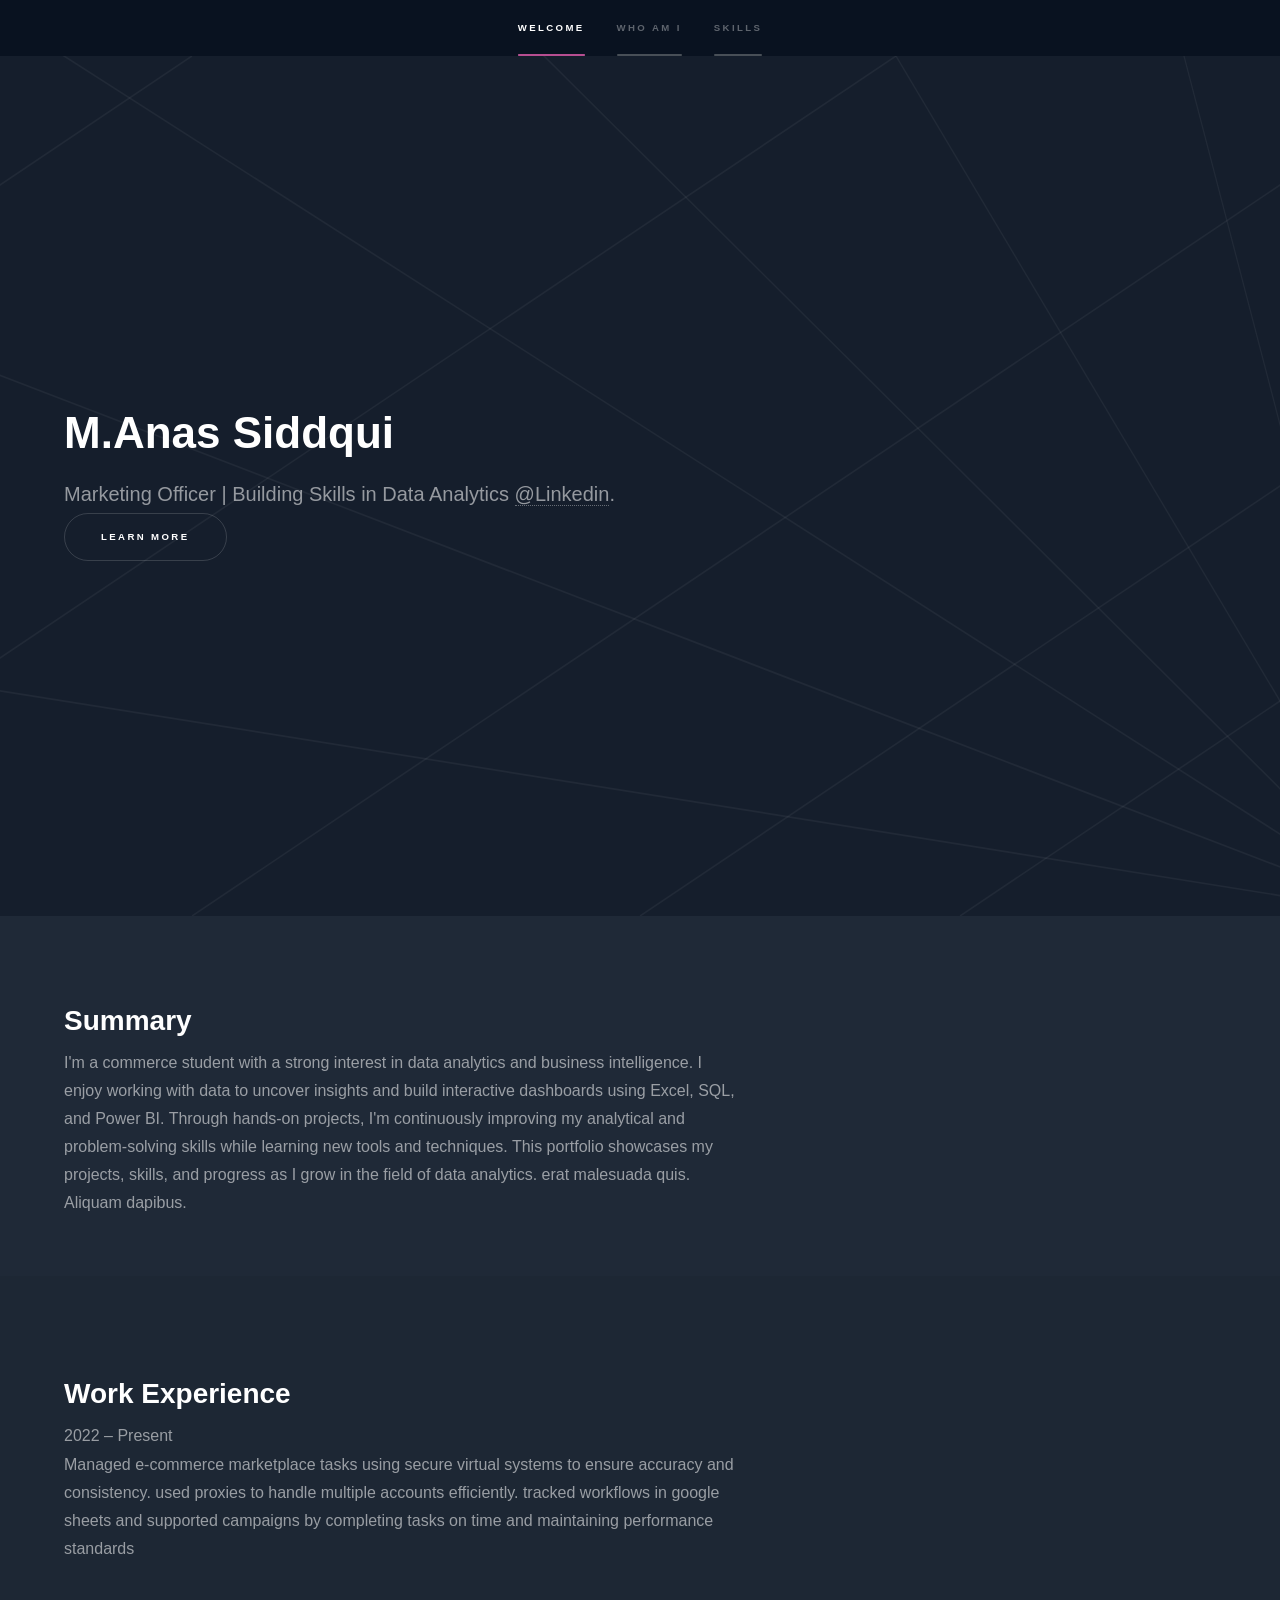
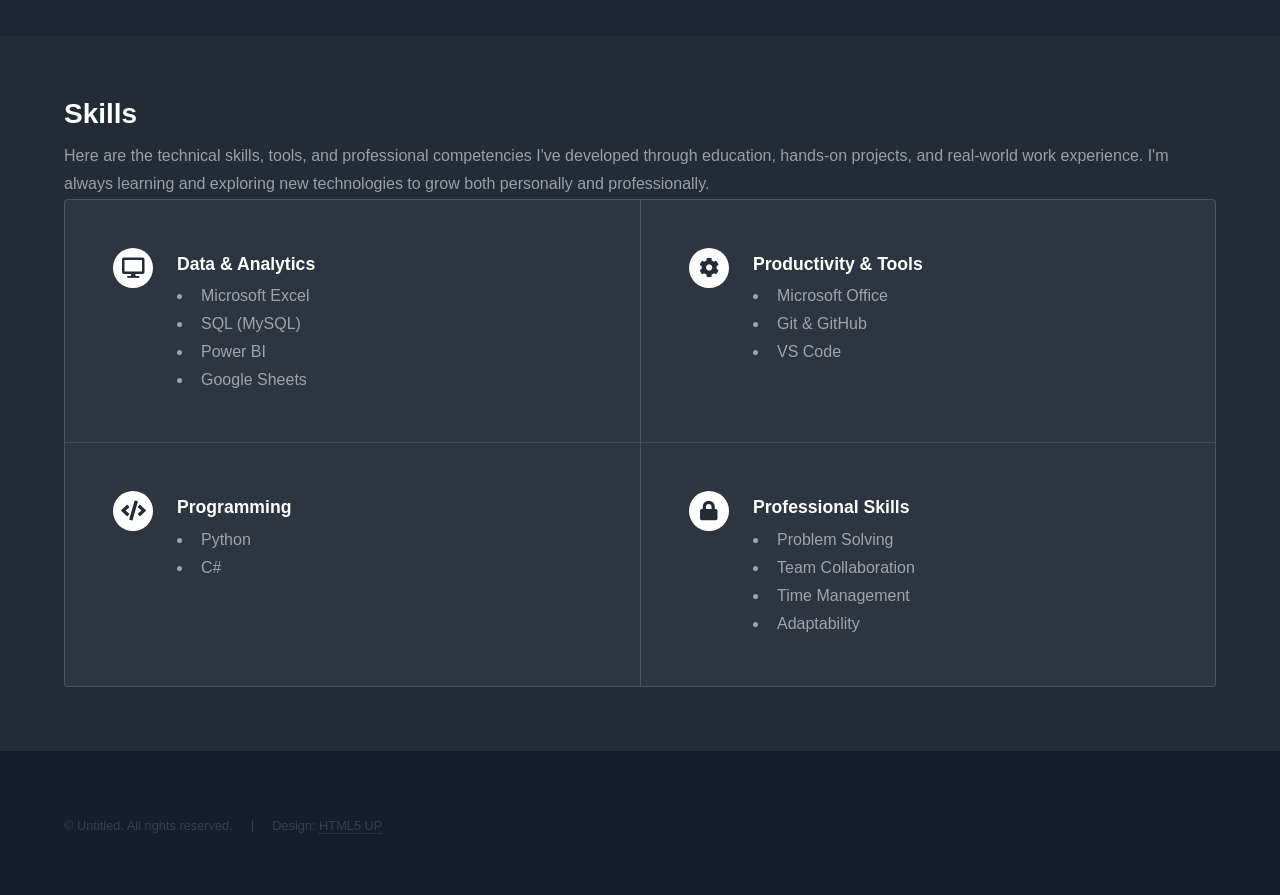
==== index.html @ 486991aa "Add files via upload Initial Commit" ====
<!DOCTYPE HTML>
<!--
	Hyperspace by HTML5 UP
	html5up.net | @ajlkn
	Free for personal and commercial use under the CCA 3.0 license (html5up.net/license)
-->
<html>
	<head>
		<title>M.Anas Portfolio</title>
		<meta charset="utf-8" />
		<meta name="viewport" content="width=device-width, initial-scale=1, user-scalable=no" />
		<link rel="stylesheet" href="assets/css/main.css" />
		<noscript><link rel="stylesheet" href="assets/css/noscript.css" /></noscript>
	</head>
	<body class="is-preload">

		<!-- Sidebar -->
			<section id="sidebar">
				<div class="inner">
					<nav>
						<ul>
							<li><a href="#intro">Welcome</a></li>
							<li><a href="#one">Who am I</a></li>
							<li><a href="#two">Skills</a></li>
							<!-- <li><a href="#three">Get in touch</a></li> -->
						</ul>
					</nav>
				</div>
			</section>

		<!-- Wrapper -->
			<div id="wrapper">

				<!-- Intro -->
					<section id="intro" class="wrapper style1 fullscreen fade-up">
						<div class="inner">
							<h1>M.Anas Siddqui</h1>
							<p>Marketing Officer | Building Skills in Data Analytics <a href="http://linkedin.com/in/m-anas-siddiqui">@Linkedin</a>.</p>
							<ul class="actions">
								<li><a href="#one" class="button scrolly">Learn more</a></li>
							</ul>
						</div>
					</section>

				<!-- One -->
				<!-- href="#"  -->
					<section id="one" class="wrapper style2 spotlights">
						<section>
							<!-- <a class="image"><img src="images/pic01.jpg" alt="" data-position="center center" /></a> -->
							<div class="content">
								<div class="inner">
									<h2>Summary</h2>
									<p>I'm a commerce student with a strong interest in data analytics and business intelligence. I enjoy working with data to uncover insights and build interactive dashboards using Excel, SQL, and Power BI. Through hands-on projects, I'm continuously improving my analytical and problem-solving skills while learning new tools and techniques. This portfolio showcases my projects, skills, and progress as I grow in the field of data analytics. erat malesuada quis. Aliquam dapibus.</p>
									<!-- <ul class="actions">
										<li><a href="generic.html" class="button">Learn more</a></li>
									</ul> -->
								</div>
							</div>
						</section>
						<section>
							<!-- <a class="image"><img src="images/pic02.jpg" alt="" data-position="top center" /></a> -->
							<div class="content">
								<div class="inner">
									<h2>Work Experience</h2>
									<p class="date">2022 – Present</p>
									<p>Managed e-commerce marketplace tasks using secure virtual systems to ensure accuracy and consistency. used proxies to handle multiple accounts efficiently. tracked workflows in google sheets and supported campaigns by completing tasks on time and maintaining performance standards</p>
								</div>
							</div>
						</section>
						<!-- <section>
							<a class="image"><img src="images/pic03.jpg" alt="" data-position="25% 25%" /></a>
							<div class="content">
								<div class="inner">
									<h2>Skills</h2>
									<p>Phasellus convallis elit id ullamcorper pulvinar. Duis aliquam turpis mauris, eu ultricies erat malesuada quis. Aliquam dapibus.</p>
									<ul class="actions">
										<li><a href="generic.html" class="button">Learn more</a></li>
									</ul>
								</div>
							</div>
						</section> -->
					</section>

				<!-- Two -->
					<section id="two" class="wrapper style3 fade-up">
						<div class="inner">
							<h2>Skills</h2>
							<p>Here are the technical skills, tools, and professional competencies I've developed through education, hands-on projects, and real-world work experience. I'm always learning and exploring new technologies to grow both personally and professionally.</p>
							<div class="features">
								<section>
									<span class="icon solid major fa-desktop"></span>
									<h3>Data & Analytics</h3>
									<ul>
									    <li>Microsoft Excel</li>
										<li>SQL (MySQL)</li>
										<li>Power BI</li>
										<li>Google Sheets</li>
									</ul>
								</section>
								<section>
									<span class="icon solid major fa-cog"></span>
									<h3>Productivity & Tools</h3>
									<ul>
										<li>Microsoft Office</li>
										<li>Git & GitHub</li>
										<li>VS Code</li>
									</ul>
								</section>
								<section>
									<span class="icon solid major fa-code"></span>
									<h3>Programming</h3>
									<ul>
										<li>Python</li>
										<li>C#</li>
									</ul>
								</section>
								<section>
									<span class="icon solid major fa-lock"></span>
									<h3>Professional Skills</h3>
									<ul>
										<li>Problem Solving</li>
										<li>Team Collaboration</li>
										<li>Time Management</li>
										<li>Adaptability</li>
									</ul>
								</section>
								<!-- <section>
									<span class="icon solid major fa-link"></span>
									<h3>Urna quis bibendum</h3>
									<p>Phasellus convallis elit id ullam corper amet et pulvinar. Duis aliquam turpis mauris, sed ultricies erat dapibus.</p>
								</section> -->
								<!-- <section>
									<span class="icon major fa-gem"></span>
									<h3>Aliquam urna dapibus</h3>
									<p>Phasellus convallis elit id ullam corper amet et pulvinar. Duis aliquam turpis mauris, sed ultricies erat dapibus.</p>
								</section> -->
							</div>
						</div>
					</section>

				<!-- Three -->
					<!-- <section id="three" class="wrapper style1 fade-up">
						<div class="inner">
							<h2>Get in touch</h2>
							<p>Phasellus convallis elit id ullamcorper pulvinar. Duis aliquam turpis mauris, eu ultricies erat malesuada quis. Aliquam dapibus, lacus eget hendrerit bibendum, urna est aliquam sem, sit amet imperdiet est velit quis lorem.</p>
							<div class="split style1">
								<section>
									<form method="post" action="#">
										<div class="fields">
											<div class="field half">
												<label for="name">Name</label>
												<input type="text" name="name" id="name" />
											</div>
											<div class="field half">
												<label for="email">Email</label>
												<input type="text" name="email" id="email" />
											</div>
											<div class="field">
												<label for="message">Message</label>
												<textarea name="message" id="message" rows="5"></textarea>
											</div>
										</div>
										<ul class="actions">
											<li><a href="" class="button submit">Send Message</a></li>
										</ul>
									</form>
								</section>
								<section>
									<ul class="contact">
										<li>
											<h3>Address</h3>
											<span>12345 Somewhere Road #654<br />
											Nashville, TN 00000-0000<br />
											USA</span>
										</li>
										<li>
											<h3>Email</h3>
											<a href="#">user@untitled.tld</a>
										</li>
										<li>
											<h3>Phone</h3>
											<span>(000) 000-0000</span>
										</li>
										<li>
											<h3>Social</h3>
											<ul class="icons">
												<li><a href="#" class="icon brands fa-twitter"><span class="label">Twitter</span></a></li>
												<li><a href="#" class="icon brands fa-facebook-f"><span class="label">Facebook</span></a></li>
												<li><a href="#" class="icon brands fa-github"><span class="label">GitHub</span></a></li>
												<li><a href="#" class="icon brands fa-instagram"><span class="label">Instagram</span></a></li>
												<li><a href="#" class="icon brands fa-linkedin-in"><span class="label">LinkedIn</span></a></li>
											</ul>
										</li>
									</ul>
								</section>
							</div>
						</div>
					</section> -->

			</div>

		<!-- Footer -->
			<footer id="footer" class="wrapper style1-alt">
				<div class="inner">
					<ul class="menu">
						<li>&copy; Untitled. All rights reserved.</li><li>Design: <a href="http://html5up.net">HTML5 UP</a></li>
					</ul>
				</div>
			</footer>

		<!-- Scripts -->
			<script src="assets/js/jquery.min.js"></script>
			<script src="assets/js/jquery.scrollex.min.js"></script>
			<script src="assets/js/jquery.scrolly.min.js"></script>
			<script src="assets/js/browser.min.js"></script>
			<script src="assets/js/breakpoints.min.js"></script>
			<script src="assets/js/util.js"></script>
			<script src="assets/js/main.js"></script>

	</body>
</html>
---- assets/css/main.css ----
@import url(fontawesome-all.min.css);

/*
	Hyperspace by HTML5 UP
	html5up.net | @ajlkn
	Free for personal and commercial use under the CCA 3.0 license (html5up.net/license)
*/

html, body, div, span, applet, object,
iframe, h1, h2, h3, h4, h5, h6, p, blockquote,
pre, a, abbr, acronym, address, big, cite,
code, del, dfn, em, img, ins, kbd, q, s, samp,
small, strike, strong, sub, sup, tt, var, b,
u, i, center, dl, dt, dd, ol, ul, li, fieldset,
form, label, legend, table, caption, tbody,
tfoot, thead, tr, th, td, article, aside,
canvas, details, embed, figure, figcaption,
footer, header, hgroup, menu, nav, output, ruby,
section, summary, time, mark, audio, video {
	margin: 0;
	padding: 0;
	border: 0;
	font-size: 100%;
	font: inherit;
	vertical-align: baseline;}

article, aside, details, figcaption, figure,
footer, header, hgroup, menu, nav, section {
	display: block;}

body {
	line-height: 1;
}

ol, ul {
	list-style: none;
}

blockquote, q {
	quotes: none;
}

	blockquote:before, blockquote:after, q:before, q:after {
		content: '';
		content: none;
	}

table {
	border-collapse: collapse;
	border-spacing: 0;
}

body {
	-webkit-text-size-adjust: none;
}

mark {
	background-color: transparent;
	color: inherit;
}

input::-moz-focus-inner {
	border: 0;
	padding: 0;
}

input, select, textarea {
	-moz-appearance: none;
	-webkit-appearance: none;
	-ms-appearance: none;
	appearance: none;
}

/* Basic */

	@-ms-viewport {
		width: device-width;
	}

	body {
		-ms-overflow-style: scrollbar;
	}

	@media screen and (max-width: 480px) {

		html, body {
			min-width: 320px;
		}

	}

	html {
		box-sizing: border-box;
	}

	*, *:before, *:after {
		box-sizing: inherit;
	}

	body {
		background: #312450;
	}

		body.is-preload *, body.is-preload *:before, body.is-preload *:after {
			-moz-animation: none !important;
			-webkit-animation: none !important;
			-ms-animation: none !important;
			animation: none !important;
			-moz-transition: none !important;
			-webkit-transition: none !important;
			-ms-transition: none !important;
			transition: none !important;
		}

/* Type */

	body, input, select, textarea {
		color: rgba(255, 255, 255, 0.55);
		font-family: Arial, Helvetica, sans-serif;
		font-size: 16.5pt;
		font-weight: normal;
		line-height: 1.75;
	}

		@media screen and (max-width: 1680px) {

			body, input, select, textarea {
				font-size: 13pt;
			}

		}

		@media screen and (max-width: 1280px) {

			body, input, select, textarea {
				font-size: 12pt;
			}

		}

		@media screen and (max-width: 360px) {

			body, input, select, textarea {
				font-size: 11pt;
			}

		}

	a {
		-moz-transition: color 0.2s ease, border-bottom-color 0.2s ease;
		-webkit-transition: color 0.2s ease, border-bottom-color 0.2s ease;
		-ms-transition: color 0.2s ease, border-bottom-color 0.2s ease;
		transition: color 0.2s ease, border-bottom-color 0.2s ease;
		border-bottom: dotted 1px rgba(255, 255, 255, 0.35);
		color: inherit;
		text-decoration: none;
	}

		a:hover {
			border-bottom-color: transparent;
			color: #ffffff;
		}

	strong, b {
		color: #ffffff;
		font-weight: bold;
	}

	em, i {
		font-style: italic;
	}

	p {
		/* margin: 0 0 2em 0; */
		margin: 0 0 0.05em 0;
	}

	h1, h2, h3, h4, h5, h6 {
		color: #ffffff;
		font-weight: bold;
		line-height: 1;
		margin: 0 0 0.5em 0;
	}

		h1 a, h2 a, h3 a, h4 a, h5 a, h6 a {
			color: inherit;
			text-decoration: none;
		}

	h1 {
		font-size: 2.75em;
	}

		h1.major {
			margin: 0 0 1.3em 0;
			position: relative;
			padding-bottom: 0.35em;
		}

			h1.major:after {
				background-image: -moz-linear-gradient(to right, #1f2937, #222b36);
				background-image: -webkit-linear-gradient(to right, #1f2937, #222b36);
				background-image: -ms-linear-gradient(to right, #1f2937, #222b36);
				background-image: linear-gradient(to right, #1f2937, #222b36);
				-moz-transition: max-width 0.2s ease;
				-webkit-transition: max-width 0.2s ease;
				-ms-transition: max-width 0.2s ease;
				transition: max-width 0.2s ease;
				border-radius: 0.2em;
				bottom: 0;
				content: '';
				height: 0.05em;
				position: absolute;
				right: 0;
				width: 100%;
			}

	h2 {
		font-size: 1.75em;
	}

	h3 {
		font-size: 1.1em;
	}

	h4 {
		font-size: 1em;
	}

	h5 {
		font-size: 0.8em;
	}

	h6 {
		font-size: 0.6em;
	}

	@media screen and (max-width: 736px) {

		h1 {
			font-size: 2em;
		}

		h2 {
			font-size: 1.25em;
		}

		h3 {
			font-size: 1em;
		}

		h4 {
			font-size: 0.8em;
		}

		h5 {
			font-size: 0.6em;
		}

		h6 {
			font-size: 0.6em;
		}

	}

	sub {
		font-size: 0.8em;
		position: relative;
		top: 0.5em;
	}

	sup {
		font-size: 0.8em;
		position: relative;
		top: -0.5em;
	}

	blockquote {
		border-left: solid 4px rgba(255, 255, 255, 0.15);
		font-style: italic;
		margin: 0 0 2em 0;
		padding: 0.5em 0 0.5em 2em;
	}

	code {
		background: rgba(255, 255, 255, 0.05);
		border-radius: 0.25em;
		border: solid 1px rgba(255, 255, 255, 0.15);
		font-family: "Courier New", monospace;
		font-size: 0.9em;
		margin: 0 0.25em;
		padding: 0.25em 0.65em;
	}

	pre {
		-webkit-overflow-scrolling: touch;
		font-family: "Courier New", monospace;
		font-size: 0.9em;
		margin: 0 0 2em 0;
	}

		pre code {
			display: block;
			line-height: 1.75em;
			padding: 1em 1.5em;
			overflow-x: auto;
		}

	hr {
		border: 0;
		border-bottom: solid 1px rgba(255, 255, 255, 0.15);
		margin: 2em 0;
	}

		hr.major {
			margin: 3em 0;
		}

	.align-left {
		text-align: left;
	}

	.align-center {
		text-align: center;
	}

	.align-right {
		text-align: right;
	}

/* Row */

	.row {
		display: flex;
		flex-wrap: wrap;
		box-sizing: border-box;
		align-items: stretch;
	}

		.row > * {
			box-sizing: border-box;
		}

		.row.gtr-uniform > * > :last-child {
			margin-bottom: 0;
		}

		.row.aln-left {
			justify-content: flex-start;
		}

		.row.aln-center {
			justify-content: center;
		}

		.row.aln-right {
			justify-content: flex-end;
		}

		.row.aln-top {
			align-items: flex-start;
		}

		.row.aln-middle {
			align-items: center;
		}

		.row.aln-bottom {
			align-items: flex-end;
		}

		.row > .imp {
			order: -1;
		}

		.row > .col-1 {
			width: 8.33333%;
		}

		.row > .off-1 {
			margin-left: 8.33333%;
		}

		.row > .col-2 {
			width: 16.66667%;
		}

		.row > .off-2 {
			margin-left: 16.66667%;
		}

		.row > .col-3 {
			width: 25%;
		}

		.row > .off-3 {
			margin-left: 25%;
		}

		.row > .col-4 {
			width: 33.33333%;
		}

		.row > .off-4 {
			margin-left: 33.33333%;
		}

		.row > .col-5 {
			width: 41.66667%;
		}

		.row > .off-5 {
			margin-left: 41.66667%;
		}

		.row > .col-6 {
			width: 50%;
		}

		.row > .off-6 {
			margin-left: 50%;
		}

		.row > .col-7 {
			width: 58.33333%;
		}

		.row > .off-7 {
			margin-left: 58.33333%;
		}

		.row > .col-8 {
			width: 66.66667%;
		}

		.row > .off-8 {
			margin-left: 66.66667%;
		}

		.row > .col-9 {
			width: 75%;
		}

		.row > .off-9 {
			margin-left: 75%;
		}

		.row > .col-10 {
			width: 83.33333%;
		}

		.row > .off-10 {
			margin-left: 83.33333%;
		}

		.row > .col-11 {
			width: 91.66667%;
		}

		.row > .off-11 {
			margin-left: 91.66667%;
		}

		.row > .col-12 {
			width: 100%;
		}

		.row > .off-12 {
			margin-left: 100%;
		}

		.row.gtr-0 {
			margin-top: 0;
			margin-left: 0em;
		}

			.row.gtr-0 > * {
				padding: 0 0 0 0em;
			}

			.row.gtr-0.gtr-uniform {
				margin-top: 0em;
			}

				.row.gtr-0.gtr-uniform > * {
					padding-top: 0em;
				}

		.row.gtr-25 {
			margin-top: 0;
			margin-left: -0.375em;
		}

			.row.gtr-25 > * {
				padding: 0 0 0 0.375em;
			}

			.row.gtr-25.gtr-uniform {
				margin-top: -0.375em;
			}

				.row.gtr-25.gtr-uniform > * {
					padding-top: 0.375em;
				}

		.row.gtr-50 {
			margin-top: 0;
			margin-left: -0.75em;
		}

			.row.gtr-50 > * {
				padding: 0 0 0 0.75em;
			}

			.row.gtr-50.gtr-uniform {
				margin-top: -0.75em;
			}

				.row.gtr-50.gtr-uniform > * {
					padding-top: 0.75em;
				}

		.row {
			margin-top: 0;
			margin-left: -1.5em;
		}

			.row > * {
				padding: 0 0 0 1.5em;
			}

			.row.gtr-uniform {
				margin-top: -1.5em;
			}

				.row.gtr-uniform > * {
					padding-top: 1.5em;
				}

		.row.gtr-150 {
			margin-top: 0;
			margin-left: -2.25em;
		}

			.row.gtr-150 > * {
				padding: 0 0 0 2.25em;
			}

			.row.gtr-150.gtr-uniform {
				margin-top: -2.25em;
			}

				.row.gtr-150.gtr-uniform > * {
					padding-top: 2.25em;
				}

		.row.gtr-200 {
			margin-top: 0;
			margin-left: -3em;
		}

			.row.gtr-200 > * {
				padding: 0 0 0 3em;
			}

			.row.gtr-200.gtr-uniform {
				margin-top: -3em;
			}

				.row.gtr-200.gtr-uniform > * {
					padding-top: 3em;
				}

		@media screen and (max-width: 1680px) {

			.row {
				display: flex;
				flex-wrap: wrap;
				box-sizing: border-box;
				align-items: stretch;
			}

				.row > * {
					box-sizing: border-box;
				}

				.row.gtr-uniform > * > :last-child {
					margin-bottom: 0;
				}

				.row.aln-left {
					justify-content: flex-start;
				}

				.row.aln-center {
					justify-content: center;
				}

				.row.aln-right {
					justify-content: flex-end;
				}

				.row.aln-top {
					align-items: flex-start;
				}

				.row.aln-middle {
					align-items: center;
				}

				.row.aln-bottom {
					align-items: flex-end;
				}

				.row > .imp-xlarge {
					order: -1;
				}

				.row > .col-1-xlarge {
					width: 8.33333%;
				}

				.row > .off-1-xlarge {
					margin-left: 8.33333%;
				}

				.row > .col-2-xlarge {
					width: 16.66667%;
				}

				.row > .off-2-xlarge {
					margin-left: 16.66667%;
				}

				.row > .col-3-xlarge {
					width: 25%;
				}

				.row > .off-3-xlarge {
					margin-left: 25%;
				}

				.row > .col-4-xlarge {
					width: 33.33333%;
				}

				.row > .off-4-xlarge {
					margin-left: 33.33333%;
				}

				.row > .col-5-xlarge {
					width: 41.66667%;
				}

				.row > .off-5-xlarge {
					margin-left: 41.66667%;
				}

				.row > .col-6-xlarge {
					width: 50%;
				}

				.row > .off-6-xlarge {
					margin-left: 50%;
				}

				.row > .col-7-xlarge {
					width: 58.33333%;
				}

				.row > .off-7-xlarge {
					margin-left: 58.33333%;
				}

				.row > .col-8-xlarge {
					width: 66.66667%;
				}

				.row > .off-8-xlarge {
					margin-left: 66.66667%;
				}

				.row > .col-9-xlarge {
					width: 75%;
				}

				.row > .off-9-xlarge {
					margin-left: 75%;
				}

				.row > .col-10-xlarge {
					width: 83.33333%;
				}

				.row > .off-10-xlarge {
					margin-left: 83.33333%;
				}

				.row > .col-11-xlarge {
					width: 91.66667%;
				}

				.row > .off-11-xlarge {
					margin-left: 91.66667%;
				}

				.row > .col-12-xlarge {
					width: 100%;
				}

				.row > .off-12-xlarge {
					margin-left: 100%;
				}

				.row.gtr-0 {
					margin-top: 0;
					margin-left: 0em;
				}

					.row.gtr-0 > * {
						padding: 0 0 0 0em;
					}

					.row.gtr-0.gtr-uniform {
						margin-top: 0em;
					}

						.row.gtr-0.gtr-uniform > * {
							padding-top: 0em;
						}

				.row.gtr-25 {
					margin-top: 0;
					margin-left: -0.375em;
				}

					.row.gtr-25 > * {
						padding: 0 0 0 0.375em;
					}

					.row.gtr-25.gtr-uniform {
						margin-top: -0.375em;
					}

						.row.gtr-25.gtr-uniform > * {
							padding-top: 0.375em;
						}

				.row.gtr-50 {
					margin-top: 0;
					margin-left: -0.75em;
				}

					.row.gtr-50 > * {
						padding: 0 0 0 0.75em;
					}

					.row.gtr-50.gtr-uniform {
						margin-top: -0.75em;
					}

						.row.gtr-50.gtr-uniform > * {
							padding-top: 0.75em;
						}

				.row {
					margin-top: 0;
					margin-left: -1.5em;
				}

					.row > * {
						padding: 0 0 0 1.5em;
					}

					.row.gtr-uniform {
						margin-top: -1.5em;
					}

						.row.gtr-uniform > * {
							padding-top: 1.5em;
						}

				.row.gtr-150 {
					margin-top: 0;
					margin-left: -2.25em;
				}

					.row.gtr-150 > * {
						padding: 0 0 0 2.25em;
					}

					.row.gtr-150.gtr-uniform {
						margin-top: -2.25em;
					}

						.row.gtr-150.gtr-uniform > * {
							padding-top: 2.25em;
						}

				.row.gtr-200 {
					margin-top: 0;
					margin-left: -3em;
				}

					.row.gtr-200 > * {
						padding: 0 0 0 3em;
					}

					.row.gtr-200.gtr-uniform {
						margin-top: -3em;
					}

						.row.gtr-200.gtr-uniform > * {
							padding-top: 3em;
						}

		}

		@media screen and (max-width: 1280px) {

			.row {
				display: flex;
				flex-wrap: wrap;
				box-sizing: border-box;
				align-items: stretch;
			}

				.row > * {
					box-sizing: border-box;
				}

				.row.gtr-uniform > * > :last-child {
					margin-bottom: 0;
				}

				.row.aln-left {
					justify-content: flex-start;
				}

				.row.aln-center {
					justify-content: center;
				}

				.row.aln-right {
					justify-content: flex-end;
				}

				.row.aln-top {
					align-items: flex-start;
				}

				.row.aln-middle {
					align-items: center;
				}

				.row.aln-bottom {
					align-items: flex-end;
				}

				.row > .imp-large {
					order: -1;
				}

				.row > .col-1-large {
					width: 8.33333%;
				}

				.row > .off-1-large {
					margin-left: 8.33333%;
				}

				.row > .col-2-large {
					width: 16.66667%;
				}

				.row > .off-2-large {
					margin-left: 16.66667%;
				}

				.row > .col-3-large {
					width: 25%;
				}

				.row > .off-3-large {
					margin-left: 25%;
				}

				.row > .col-4-large {
					width: 33.33333%;
				}

				.row > .off-4-large {
					margin-left: 33.33333%;
				}

				.row > .col-5-large {
					width: 41.66667%;
				}

				.row > .off-5-large {
					margin-left: 41.66667%;
				}

				.row > .col-6-large {
					width: 50%;
				}

				.row > .off-6-large {
					margin-left: 50%;
				}

				.row > .col-7-large {
					width: 58.33333%;
				}

				.row > .off-7-large {
					margin-left: 58.33333%;
				}

				.row > .col-8-large {
					width: 66.66667%;
				}

				.row > .off-8-large {
					margin-left: 66.66667%;
				}

				.row > .col-9-large {
					width: 75%;
				}

				.row > .off-9-large {
					margin-left: 75%;
				}

				.row > .col-10-large {
					width: 83.33333%;
				}

				.row > .off-10-large {
					margin-left: 83.33333%;
				}

				.row > .col-11-large {
					width: 91.66667%;
				}

				.row > .off-11-large {
					margin-left: 91.66667%;
				}

				.row > .col-12-large {
					width: 100%;
				}

				.row > .off-12-large {
					margin-left: 100%;
				}

				.row.gtr-0 {
					margin-top: 0;
					margin-left: 0em;
				}

					.row.gtr-0 > * {
						padding: 0 0 0 0em;
					}

					.row.gtr-0.gtr-uniform {
						margin-top: 0em;
					}

						.row.gtr-0.gtr-uniform > * {
							padding-top: 0em;
						}

				.row.gtr-25 {
					margin-top: 0;
					margin-left: -0.375em;
				}

					.row.gtr-25 > * {
						padding: 0 0 0 0.375em;
					}

					.row.gtr-25.gtr-uniform {
						margin-top: -0.375em;
					}

						.row.gtr-25.gtr-uniform > * {
							padding-top: 0.375em;
						}

				.row.gtr-50 {
					margin-top: 0;
					margin-left: -0.75em;
				}

					.row.gtr-50 > * {
						padding: 0 0 0 0.75em;
					}

					.row.gtr-50.gtr-uniform {
						margin-top: -0.75em;
					}

						.row.gtr-50.gtr-uniform > * {
							padding-top: 0.75em;
						}

				.row {
					margin-top: 0;
					margin-left: -1.5em;
				}

					.row > * {
						padding: 0 0 0 1.5em;
					}

					.row.gtr-uniform {
						margin-top: -1.5em;
					}

						.row.gtr-uniform > * {
							padding-top: 1.5em;
						}

				.row.gtr-150 {
					margin-top: 0;
					margin-left: -2.25em;
				}

					.row.gtr-150 > * {
						padding: 0 0 0 2.25em;
					}

					.row.gtr-150.gtr-uniform {
						margin-top: -2.25em;
					}

						.row.gtr-150.gtr-uniform > * {
							padding-top: 2.25em;
						}

				.row.gtr-200 {
					margin-top: 0;
					margin-left: -3em;
				}

					.row.gtr-200 > * {
						padding: 0 0 0 3em;
					}

					.row.gtr-200.gtr-uniform {
						margin-top: -3em;
					}

						.row.gtr-200.gtr-uniform > * {
							padding-top: 3em;
						}

		}

		@media screen and (max-width: 980px) {

			.row {
				display: flex;
				flex-wrap: wrap;
				box-sizing: border-box;
				align-items: stretch;
			}

				.row > * {
					box-sizing: border-box;
				}

				.row.gtr-uniform > * > :last-child {
					margin-bottom: 0;
				}

				.row.aln-left {
					justify-content: flex-start;
				}

				.row.aln-center {
					justify-content: center;
				}

				.row.aln-right {
					justify-content: flex-end;
				}

				.row.aln-top {
					align-items: flex-start;
				}

				.row.aln-middle {
					align-items: center;
				}

				.row.aln-bottom {
					align-items: flex-end;
				}

				.row > .imp-medium {
					order: -1;
				}

				.row > .col-1-medium {
					width: 8.33333%;
				}

				.row > .off-1-medium {
					margin-left: 8.33333%;
				}

				.row > .col-2-medium {
					width: 16.66667%;
				}

				.row > .off-2-medium {
					margin-left: 16.66667%;
				}

				.row > .col-3-medium {
					width: 25%;
				}

				.row > .off-3-medium {
					margin-left: 25%;
				}

				.row > .col-4-medium {
					width: 33.33333%;
				}

				.row > .off-4-medium {
					margin-left: 33.33333%;
				}

				.row > .col-5-medium {
					width: 41.66667%;
				}

				.row > .off-5-medium {
					margin-left: 41.66667%;
				}

				.row > .col-6-medium {
					width: 50%;
				}

				.row > .off-6-medium {
					margin-left: 50%;
				}

				.row > .col-7-medium {
					width: 58.33333%;
				}

				.row > .off-7-medium {
					margin-left: 58.33333%;
				}

				.row > .col-8-medium {
					width: 66.66667%;
				}

				.row > .off-8-medium {
					margin-left: 66.66667%;
				}

				.row > .col-9-medium {
					width: 75%;
				}

				.row > .off-9-medium {
					margin-left: 75%;
				}

				.row > .col-10-medium {
					width: 83.33333%;
				}

				.row > .off-10-medium {
					margin-left: 83.33333%;
				}

				.row > .col-11-medium {
					width: 91.66667%;
				}

				.row > .off-11-medium {
					margin-left: 91.66667%;
				}

				.row > .col-12-medium {
					width: 100%;
				}

				.row > .off-12-medium {
					margin-left: 100%;
				}

				.row.gtr-0 {
					margin-top: 0;
					margin-left: 0em;
				}

					.row.gtr-0 > * {
						padding: 0 0 0 0em;
					}

					.row.gtr-0.gtr-uniform {
						margin-top: 0em;
					}

						.row.gtr-0.gtr-uniform > * {
							padding-top: 0em;
						}

				.row.gtr-25 {
					margin-top: 0;
					margin-left: -0.375em;
				}

					.row.gtr-25 > * {
						padding: 0 0 0 0.375em;
					}

					.row.gtr-25.gtr-uniform {
						margin-top: -0.375em;
					}

						.row.gtr-25.gtr-uniform > * {
							padding-top: 0.375em;
						}

				.row.gtr-50 {
					margin-top: 0;
					margin-left: -0.75em;
				}

					.row.gtr-50 > * {
						padding: 0 0 0 0.75em;
					}

					.row.gtr-50.gtr-uniform {
						margin-top: -0.75em;
					}

						.row.gtr-50.gtr-uniform > * {
							padding-top: 0.75em;
						}

				.row {
					margin-top: 0;
					margin-left: -1.5em;
				}

					.row > * {
						padding: 0 0 0 1.5em;
					}

					.row.gtr-uniform {
						margin-top: -1.5em;
					}

						.row.gtr-uniform > * {
							padding-top: 1.5em;
						}

				.row.gtr-150 {
					margin-top: 0;
					margin-left: -2.25em;
				}

					.row.gtr-150 > * {
						padding: 0 0 0 2.25em;
					}

					.row.gtr-150.gtr-uniform {
						margin-top: -2.25em;
					}

						.row.gtr-150.gtr-uniform > * {
							padding-top: 2.25em;
						}

				.row.gtr-200 {
					margin-top: 0;
					margin-left: -3em;
				}

					.row.gtr-200 > * {
						padding: 0 0 0 3em;
					}

					.row.gtr-200.gtr-uniform {
						margin-top: -3em;
					}

						.row.gtr-200.gtr-uniform > * {
							padding-top: 3em;
						}

		}

		@media screen and (max-width: 736px) {

			.row {
				display: flex;
				flex-wrap: wrap;
				box-sizing: border-box;
				align-items: stretch;
			}

				.row > * {
					box-sizing: border-box;
				}

				.row.gtr-uniform > * > :last-child {
					margin-bottom: 0;
				}

				.row.aln-left {
					justify-content: flex-start;
				}

				.row.aln-center {
					justify-content: center;
				}

				.row.aln-right {
					justify-content: flex-end;
				}

				.row.aln-top {
					align-items: flex-start;
				}

				.row.aln-middle {
					align-items: center;
				}

				.row.aln-bottom {
					align-items: flex-end;
				}

				.row > .imp-small {
					order: -1;
				}

				.row > .col-1-small {
					width: 8.33333%;
				}

				.row > .off-1-small {
					margin-left: 8.33333%;
				}

				.row > .col-2-small {
					width: 16.66667%;
				}

				.row > .off-2-small {
					margin-left: 16.66667%;
				}

				.row > .col-3-small {
					width: 25%;
				}

				.row > .off-3-small {
					margin-left: 25%;
				}

				.row > .col-4-small {
					width: 33.33333%;
				}

				.row > .off-4-small {
					margin-left: 33.33333%;
				}

				.row > .col-5-small {
					width: 41.66667%;
				}

				.row > .off-5-small {
					margin-left: 41.66667%;
				}

				.row > .col-6-small {
					width: 50%;
				}

				.row > .off-6-small {
					margin-left: 50%;
				}

				.row > .col-7-small {
					width: 58.33333%;
				}

				.row > .off-7-small {
					margin-left: 58.33333%;
				}

				.row > .col-8-small {
					width: 66.66667%;
				}

				.row > .off-8-small {
					margin-left: 66.66667%;
				}

				.row > .col-9-small {
					width: 75%;
				}

				.row > .off-9-small {
					margin-left: 75%;
				}

				.row > .col-10-small {
					width: 83.33333%;
				}

				.row > .off-10-small {
					margin-left: 83.33333%;
				}

				.row > .col-11-small {
					width: 91.66667%;
				}

				.row > .off-11-small {
					margin-left: 91.66667%;
				}

				.row > .col-12-small {
					width: 100%;
				}

				.row > .off-12-small {
					margin-left: 100%;
				}

				.row.gtr-0 {
					margin-top: 0;
					margin-left: 0em;
				}

					.row.gtr-0 > * {
						padding: 0 0 0 0em;
					}

					.row.gtr-0.gtr-uniform {
						margin-top: 0em;
					}

						.row.gtr-0.gtr-uniform > * {
							padding-top: 0em;
						}

				.row.gtr-25 {
					margin-top: 0;
					margin-left: -0.375em;
				}

					.row.gtr-25 > * {
						padding: 0 0 0 0.375em;
					}

					.row.gtr-25.gtr-uniform {
						margin-top: -0.375em;
					}

						.row.gtr-25.gtr-uniform > * {
							padding-top: 0.375em;
						}

				.row.gtr-50 {
					margin-top: 0;
					margin-left: -0.75em;
				}

					.row.gtr-50 > * {
						padding: 0 0 0 0.75em;
					}

					.row.gtr-50.gtr-uniform {
						margin-top: -0.75em;
					}

						.row.gtr-50.gtr-uniform > * {
							padding-top: 0.75em;
						}

				.row {
					margin-top: 0;
					margin-left: -1.5em;
				}

					.row > * {
						padding: 0 0 0 1.5em;
					}

					.row.gtr-uniform {
						margin-top: -1.5em;
					}

						.row.gtr-uniform > * {
							padding-top: 1.5em;
						}

				.row.gtr-150 {
					margin-top: 0;
					margin-left: -2.25em;
				}

					.row.gtr-150 > * {
						padding: 0 0 0 2.25em;
					}

					.row.gtr-150.gtr-uniform {
						margin-top: -2.25em;
					}

						.row.gtr-150.gtr-uniform > * {
							padding-top: 2.25em;
						}

				.row.gtr-200 {
					margin-top: 0;
					margin-left: -3em;
				}

					.row.gtr-200 > * {
						padding: 0 0 0 3em;
					}

					.row.gtr-200.gtr-uniform {
						margin-top: -3em;
					}

						.row.gtr-200.gtr-uniform > * {
							padding-top: 3em;
						}

		}

		@media screen and (max-width: 480px) {

			.row {
				display: flex;
				flex-wrap: wrap;
				box-sizing: border-box;
				align-items: stretch;
			}

				.row > * {
					box-sizing: border-box;
				}

				.row.gtr-uniform > * > :last-child {
					margin-bottom: 0;
				}

				.row.aln-left {
					justify-content: flex-start;
				}

				.row.aln-center {
					justify-content: center;
				}

				.row.aln-right {
					justify-content: flex-end;
				}

				.row.aln-top {
					align-items: flex-start;
				}

				.row.aln-middle {
					align-items: center;
				}

				.row.aln-bottom {
					align-items: flex-end;
				}

				.row > .imp-xsmall {
					order: -1;
				}

				.row > .col-1-xsmall {
					width: 8.33333%;
				}

				.row > .off-1-xsmall {
					margin-left: 8.33333%;
				}

				.row > .col-2-xsmall {
					width: 16.66667%;
				}

				.row > .off-2-xsmall {
					margin-left: 16.66667%;
				}

				.row > .col-3-xsmall {
					width: 25%;
				}

				.row > .off-3-xsmall {
					margin-left: 25%;
				}

				.row > .col-4-xsmall {
					width: 33.33333%;
				}

				.row > .off-4-xsmall {
					margin-left: 33.33333%;
				}

				.row > .col-5-xsmall {
					width: 41.66667%;
				}

				.row > .off-5-xsmall {
					margin-left: 41.66667%;
				}

				.row > .col-6-xsmall {
					width: 50%;
				}

				.row > .off-6-xsmall {
					margin-left: 50%;
				}

				.row > .col-7-xsmall {
					width: 58.33333%;
				}

				.row > .off-7-xsmall {
					margin-left: 58.33333%;
				}

				.row > .col-8-xsmall {
					width: 66.66667%;
				}

				.row > .off-8-xsmall {
					margin-left: 66.66667%;
				}

				.row > .col-9-xsmall {
					width: 75%;
				}

				.row > .off-9-xsmall {
					margin-left: 75%;
				}

				.row > .col-10-xsmall {
					width: 83.33333%;
				}

				.row > .off-10-xsmall {
					margin-left: 83.33333%;
				}

				.row > .col-11-xsmall {
					width: 91.66667%;
				}

				.row > .off-11-xsmall {
					margin-left: 91.66667%;
				}

				.row > .col-12-xsmall {
					width: 100%;
				}

				.row > .off-12-xsmall {
					margin-left: 100%;
				}

				.row.gtr-0 {
					margin-top: 0;
					margin-left: 0em;
				}

					.row.gtr-0 > * {
						padding: 0 0 0 0em;
					}

					.row.gtr-0.gtr-uniform {
						margin-top: 0em;
					}

						.row.gtr-0.gtr-uniform > * {
							padding-top: 0em;
						}

				.row.gtr-25 {
					margin-top: 0;
					margin-left: -0.375em;
				}

					.row.gtr-25 > * {
						padding: 0 0 0 0.375em;
					}

					.row.gtr-25.gtr-uniform {
						margin-top: -0.375em;
					}

						.row.gtr-25.gtr-uniform > * {
							padding-top: 0.375em;
						}

				.row.gtr-50 {
					margin-top: 0;
					margin-left: -0.75em;
				}

					.row.gtr-50 > * {
						padding: 0 0 0 0.75em;
					}

					.row.gtr-50.gtr-uniform {
						margin-top: -0.75em;
					}

						.row.gtr-50.gtr-uniform > * {
							padding-top: 0.75em;
						}

				.row {
					margin-top: 0;
					margin-left: -1.5em;
				}

					.row > * {
						padding: 0 0 0 1.5em;
					}

					.row.gtr-uniform {
						margin-top: -1.5em;
					}

						.row.gtr-uniform > * {
							padding-top: 1.5em;
						}

				.row.gtr-150 {
					margin-top: 0;
					margin-left: -2.25em;
				}

					.row.gtr-150 > * {
						padding: 0 0 0 2.25em;
					}

					.row.gtr-150.gtr-uniform {
						margin-top: -2.25em;
					}

						.row.gtr-150.gtr-uniform > * {
							padding-top: 2.25em;
						}

				.row.gtr-200 {
					margin-top: 0;
					margin-left: -3em;
				}

					.row.gtr-200 > * {
						padding: 0 0 0 3em;
					}

					.row.gtr-200.gtr-uniform {
						margin-top: -3em;
					}

						.row.gtr-200.gtr-uniform > * {
							padding-top: 3em;
						}

		}

/* Box */

	.box {
		border-radius: 0.25em;
		border: solid 1px rgba(255, 255, 255, 0.15);
		margin-bottom: 2em;
		padding: 1.5em;
	}

		.box > :last-child,
		.box > :last-child > :last-child,
		.box > :last-child > :last-child > :last-child {
			margin-bottom: 0;
		}

		.box.alt {
			border: 0;
			border-radius: 0;
			padding: 0;
		}

/* Button */

	input[type="submit"],
	input[type="reset"],
	input[type="button"],
	button,
	.button {
		-moz-appearance: none;
		-webkit-appearance: none;
		-ms-appearance: none;
		appearance: none;
		-moz-transition: border-color 0.2s ease;
		-webkit-transition: border-color 0.2s ease;
		-ms-transition: border-color 0.2s ease;
		transition: border-color 0.2s ease;
		background-color: transparent;
		border: solid 1px !important;
		border-color: rgba(255, 255, 255, 0.15) !important;
		border-radius: 3em;
		color: #ffffff !important;
		cursor: pointer;
		display: inline-block;
		font-size: 0.6em;
		font-weight: bold;
		height: calc(4.75em + 2px);
		letter-spacing: 0.25em;
		line-height: 4.75em;
		outline: 0;
		padding: 0 3.75em;
		position: relative;
		text-align: center;
		text-decoration: none;
		text-transform: uppercase;
		white-space: nowrap;
	}

		input[type="submit"]:after,
		input[type="reset"]:after,
		input[type="button"]:after,
		button:after,
		.button:after {
			-moz-transform: scale(0.25);
			-webkit-transform: scale(0.25);
			-ms-transform: scale(0.25);
			transform: scale(0.25);
			pointer-events: none;
			-moz-transition: opacity 0.2s ease, -moz-transform 0.2s ease;
			-webkit-transition: opacity 0.2s ease, -webkit-transform 0.2s ease;
			-ms-transition: opacity 0.2s ease, -ms-transform 0.2s ease;
			transition: opacity 0.2s ease, transform 0.2s ease;
			background: #ffffff;
			border-radius: 3em;
			content: '';
			height: 100%;
			left: 0;
			opacity: 0;
			position: absolute;
			top: 0;
			width: 100%;
		}

		input[type="submit"].icon:before,
		input[type="reset"].icon:before,
		input[type="button"].icon:before,
		button.icon:before,
		.button.icon:before {
			margin-right: 0.75em;
		}

		input[type="submit"].fit,
		input[type="reset"].fit,
		input[type="button"].fit,
		button.fit,
		.button.fit {
			width: 100%;
		}

		input[type="submit"].small,
		input[type="reset"].small,
		input[type="button"].small,
		button.small,
		.button.small {
			font-size: 0.4em;
		}

		input[type="submit"].large,
		input[type="reset"].large,
		input[type="button"].large,
		button.large,
		.button.large {
			font-size: 0.8em;
		}

		input[type="submit"].primary,
		input[type="reset"].primary,
		input[type="button"].primary,
		button.primary,
		.button.primary {
			background-color: #ffffff;
			color: #312450 !important;
		}

			input[type="submit"].primary:after,
			input[type="reset"].primary:after,
			input[type="button"].primary:after,
			button.primary:after,
			.button.primary:after {
				display: none;
			}

		input[type="submit"].disabled, input[type="submit"]:disabled,
		input[type="reset"].disabled,
		input[type="reset"]:disabled,
		input[type="button"].disabled,
		input[type="button"]:disabled,
		button.disabled,
		button:disabled,
		.button.disabled,
		.button:disabled {
			cursor: default;
			opacity: 0.5;
			pointer-events: none;
		}

		input[type="submit"]:hover,
		input[type="reset"]:hover,
		input[type="button"]:hover,
		button:hover,
		.button:hover {
			border-color: rgba(255, 255, 255, 0.55) !important;
		}

			input[type="submit"]:hover:after,
			input[type="reset"]:hover:after,
			input[type="button"]:hover:after,
			button:hover:after,
			.button:hover:after {
				opacity: 0.05;
				-moz-transform: scale(1);
				-webkit-transform: scale(1);
				-ms-transform: scale(1);
				transform: scale(1);
			}

			input[type="submit"]:hover:active,
			input[type="reset"]:hover:active,
			input[type="button"]:hover:active,
			button:hover:active,
			.button:hover:active {
				border-color: #ffffff !important;
			}

				input[type="submit"]:hover:active:after,
				input[type="reset"]:hover:active:after,
				input[type="button"]:hover:active:after,
				button:hover:active:after,
				.button:hover:active:after {
					opacity: 0.1;
				}

/* Features */

	.features {
		display: -moz-flex;
		display: -webkit-flex;
		display: -ms-flex;
		display: flex;
		-moz-flex-wrap: wrap;
		-webkit-flex-wrap: wrap;
		-ms-flex-wrap: wrap;
		flex-wrap: wrap;
		border-radius: 0.25em;
		border: solid 1px rgba(255, 255, 255, 0.15);
		background: rgba(255, 255, 255, 0.05);
		margin: 0 0 2em 0;
	}

		.features section {
			padding: 3.5em 3em 1em 7em ;
			width: 50%;
			border-top: solid 1px rgba(223, 218, 218, 0.15);
			position: relative;
		}

			.features section:nth-child(-n + 2) {
				border-top-width: 0;
			}

			.features section:nth-child(2n) {
				border-left: solid 1px rgba(255, 255, 255, 0.15);
			}

			.features section .icon {
				-moz-transition: opacity 0.5s ease, -moz-transform 0.5s ease;
				-webkit-transition: opacity 0.5s ease, -webkit-transform 0.5s ease;
				-ms-transition: opacity 0.5s ease, -ms-transform 0.5s ease;
				transition: opacity 0.5s ease, transform 0.5s ease;
				-moz-transition-delay: 1s;
				-webkit-transition-delay: 1s;
				-ms-transition-delay: 1s;
				transition-delay: 1s;
				-moz-transform: scale(1);
				-webkit-transform: scale(1);
				-ms-transform: scale(1);
				transform: scale(1);
				position: absolute;
				left: 3em;
				top: 3em;
				opacity: 1;
			}

			.features section:nth-child(1) .icon {
				-moz-transition-delay: 0.15s;
				-webkit-transition-delay: 0.15s;
				-ms-transition-delay: 0.15s;
				transition-delay: 0.15s;
			}

			.features section:nth-child(2) .icon {
				-moz-transition-delay: 0.3s;
				-webkit-transition-delay: 0.3s;
				-ms-transition-delay: 0.3s;
				transition-delay: 0.3s;
			}

			.features section:nth-child(3) .icon {
				-moz-transition-delay: 0.45s;
				-webkit-transition-delay: 0.45s;
				-ms-transition-delay: 0.45s;
				transition-delay: 0.45s;
			}

			.features section:nth-child(4) .icon {
				-moz-transition-delay: 0.6s;
				-webkit-transition-delay: 0.6s;
				-ms-transition-delay: 0.6s;
				transition-delay: 0.6s;
			}

			.features section:nth-child(5) .icon {
				-moz-transition-delay: 0.75s;
				-webkit-transition-delay: 0.75s;
				-ms-transition-delay: 0.75s;
				transition-delay: 0.75s;
			}

			.features section:nth-child(6) .icon {
				-moz-transition-delay: 0.9s;
				-webkit-transition-delay: 0.9s;
				-ms-transition-delay: 0.9s;
				transition-delay: 0.9s;
			}

			.features section:nth-child(7) .icon {
				-moz-transition-delay: 1.05s;
				-webkit-transition-delay: 1.05s;
				-ms-transition-delay: 1.05s;
				transition-delay: 1.05s;
			}

			.features section:nth-child(8) .icon {
				-moz-transition-delay: 1.2s;
				-webkit-transition-delay: 1.2s;
				-ms-transition-delay: 1.2s;
				transition-delay: 1.2s;
			}

			.features section:nth-child(9) .icon {
				-moz-transition-delay: 1.35s;
				-webkit-transition-delay: 1.35s;
				-ms-transition-delay: 1.35s;
				transition-delay: 1.35s;
			}

			.features section:nth-child(10) .icon {
				-moz-transition-delay: 1.5s;
				-webkit-transition-delay: 1.5s;
				-ms-transition-delay: 1.5s;
				transition-delay: 1.5s;
			}

			.features section:nth-child(11) .icon {
				-moz-transition-delay: 1.65s;
				-webkit-transition-delay: 1.65s;
				-ms-transition-delay: 1.65s;
				transition-delay: 1.65s;
			}

			.features section:nth-child(12) .icon {
				-moz-transition-delay: 1.8s;
				-webkit-transition-delay: 1.8s;
				-ms-transition-delay: 1.8s;
				transition-delay: 1.8s;
			}

			.features section:nth-child(13) .icon {
				-moz-transition-delay: 1.95s;
				-webkit-transition-delay: 1.95s;
				-ms-transition-delay: 1.95s;
				transition-delay: 1.95s;
			}

			.features section:nth-child(14) .icon {
				-moz-transition-delay: 2.1s;
				-webkit-transition-delay: 2.1s;
				-ms-transition-delay: 2.1s;
				transition-delay: 2.1s;
			}

			.features section:nth-child(15) .icon {
				-moz-transition-delay: 2.25s;
				-webkit-transition-delay: 2.25s;
				-ms-transition-delay: 2.25s;
				transition-delay: 2.25s;
			}

			.features section:nth-child(16) .icon {
				-moz-transition-delay: 2.4s;
				-webkit-transition-delay: 2.4s;
				-ms-transition-delay: 2.4s;
				transition-delay: 2.4s;
			}

			.features section:nth-child(17) .icon {
				-moz-transition-delay: 2.55s;
				-webkit-transition-delay: 2.55s;
				-ms-transition-delay: 2.55s;
				transition-delay: 2.55s;
			}

			.features section:nth-child(18) .icon {
				-moz-transition-delay: 2.7s;
				-webkit-transition-delay: 2.7s;
				-ms-transition-delay: 2.7s;
				transition-delay: 2.7s;
			}

			.features section:nth-child(19) .icon {
				-moz-transition-delay: 2.85s;
				-webkit-transition-delay: 2.85s;
				-ms-transition-delay: 2.85s;
				transition-delay: 2.85s;
			}

			.features section:nth-child(20) .icon {
				-moz-transition-delay: 3s;
				-webkit-transition-delay: 3s;
				-ms-transition-delay: 3s;
				transition-delay: 3s;
			}

		.features.inactive section .icon {
			-moz-transform: scale(0.5);
			-webkit-transform: scale(0.5);
			-ms-transform: scale(0.5);
			transform: scale(0.5);
			opacity: 0;
		}

		@media screen and (max-width: 980px) {

			.features {
				display: block;
			}

				.features section {
					border-top-width: 1px !important;
					border-left-width: 0 !important;
					width: 100%;
				}

					.features section:first-child {
						border-top-width: 0 !important;
					}

		}

		@media screen and (max-width: 736px) {

			.features section {
				padding: 2.5em 1.5em 0.1em 5.5em ;
			}

				.features section .icon {
					left: 1.5em;
					top: 2em;
				}

		}

		@media screen and (max-width: 480px) {

			.features section {
				padding: 2em 1.5em 0.1em 1.5em ;
			}

				.features section .icon {
					left: 0;
					position: relative;
					top: 0;
				}

		}

/* Form */

	form {
		margin: 0 0 2em 0;
	}

		form > :last-child {
			margin-bottom: 0;
		}

		form > .fields {
			display: -moz-flex;
			display: -webkit-flex;
			display: -ms-flex;
			display: flex;
			-moz-flex-wrap: wrap;
			-webkit-flex-wrap: wrap;
			-ms-flex-wrap: wrap;
			flex-wrap: wrap;
			width: calc(100% + 3em);
			margin: -1.5em 0 2em -1.5em;
		}

			form > .fields > .field {
				-moz-flex-grow: 0;
				-webkit-flex-grow: 0;
				-ms-flex-grow: 0;
				flex-grow: 0;
				-moz-flex-shrink: 0;
				-webkit-flex-shrink: 0;
				-ms-flex-shrink: 0;
				flex-shrink: 0;
				padding: 1.5em 0 0 1.5em;
				width: calc(100% - 1.5em);
			}

				form > .fields > .field.half {
					width: calc(50% - 0.75em);
				}

				form > .fields > .field.third {
					width: calc(100%/3 - 0.5em);
				}

				form > .fields > .field.quarter {
					width: calc(25% - 0.375em);
				}

		@media screen and (max-width: 480px) {

			form > .fields {
				width: calc(100% + 3em);
				margin: -1.5em 0 2em -1.5em;
			}

				form > .fields > .field {
					padding: 1.5em 0 0 1.5em;
					width: calc(100% - 1.5em);
				}

					form > .fields > .field.half {
						width: calc(100% - 1.5em);
					}

					form > .fields > .field.third {
						width: calc(100% - 1.5em);
					}

					form > .fields > .field.quarter {
						width: calc(100% - 1.5em);
					}

		}

	label {
		color: #ffffff;
		font-weight: bold;
		line-height: 1.5;
		margin: 0 0 0.7em 0;
		display: block;
		font-size: 1.1em;
	}

	input[type="text"],
	input[type="password"],
	input[type="email"],
	input[type="tel"],
	select,
	textarea {
		-moz-appearance: none;
		-webkit-appearance: none;
		-ms-appearance: none;
		appearance: none;
		background: rgba(255, 255, 255, 0.05);
		border-radius: 0.25em;
		border: none;
		border: solid 1px rgba(255, 255, 255, 0.15);
		color: inherit;
		display: block;
		outline: 0;
		padding: 0 1em;
		text-decoration: none;
		width: 100%;
	}

		input[type="text"]:invalid,
		input[type="password"]:invalid,
		input[type="email"]:invalid,
		input[type="tel"]:invalid,
		select:invalid,
		textarea:invalid {
			box-shadow: none;
		}

		input[type="text"]:focus,
		input[type="password"]:focus,
		input[type="email"]:focus,
		input[type="tel"]:focus,
		select:focus,
		textarea:focus {
			border-color: #ffffff;
			box-shadow: 0 0 0 1px #ffffff;
		}

	select {
		background-image: url("data:image/svg+xml;charset=utf8,%3Csvg xmlns='http://www.w3.org/2000/svg' width='40' height='40' preserveAspectRatio='none' viewBox='0 0 40 40'%3E%3Cpath d='M9.4,12.3l10.4,10.4l10.4-10.4c0.2-0.2,0.5-0.4,0.9-0.4c0.3,0,0.6,0.1,0.9,0.4l3.3,3.3c0.2,0.2,0.4,0.5,0.4,0.9 c0,0.4-0.1,0.6-0.4,0.9L20.7,31.9c-0.2,0.2-0.5,0.4-0.9,0.4c-0.3,0-0.6-0.1-0.9-0.4L4.3,17.3c-0.2-0.2-0.4-0.5-0.4-0.9 c0-0.4,0.1-0.6,0.4-0.9l3.3-3.3c0.2-0.2,0.5-0.4,0.9-0.4S9.1,12.1,9.4,12.3z' fill='rgba(255, 255, 255, 0.15)' /%3E%3C/svg%3E");
		background-size: 1.25rem;
		background-repeat: no-repeat;
		background-position: calc(100% - 1rem) center;
		height: 2.75em;
		padding-right: 2.75em;
		text-overflow: ellipsis;
	}

		select option {
			color: #ffffff;
			background: #312450;
		}

		select:focus::-ms-value {
			background-color: transparent;
		}

		select::-ms-expand {
			display: none;
		}

	input[type="text"],
	input[type="password"],
	input[type="email"],
	select {
		height: 2.75em;
	}

	textarea {
		padding: 0.75em 1em;
	}

		body.is-ie textarea {
			min-height: 10em;
		}

	input[type="checkbox"],
	input[type="radio"] {
		-moz-appearance: none;
		-webkit-appearance: none;
		-ms-appearance: none;
		appearance: none;
		display: block;
		float: left;
		margin-right: -2em;
		opacity: 0;
		width: 1em;
		z-index: -1;
	}

		input[type="checkbox"] + label,
		input[type="radio"] + label {
			text-decoration: none;
			color: rgba(255, 255, 255, 0.55);
			cursor: pointer;
			display: inline-block;
			font-size: 1em;
			font-weight: normal;
			padding-left: 2.4em;
			padding-right: 0.75em;
			position: relative;
		}

			input[type="checkbox"] + label:before,
			input[type="radio"] + label:before {
				-moz-osx-font-smoothing: grayscale;
				-webkit-font-smoothing: antialiased;
				display: inline-block;
				font-style: normal;
				font-variant: normal;
				text-rendering: auto;
				line-height: 1;
				text-transform: none !important;
				font-family: 'Font Awesome 5 Free';
				font-weight: 900;
			}

			input[type="checkbox"] + label:before,
			input[type="radio"] + label:before {
				background: rgba(255, 255, 255, 0.05);
				border-radius: 0.25em;
				border: solid 1px rgba(255, 255, 255, 0.15);
				content: '';
				display: inline-block;
				font-size: 0.8em;
				height: 2.0625em;
				left: 0;
				line-height: 2.0625em;
				position: absolute;
				text-align: center;
				top: 0;
				width: 2.0625em;
			}

		input[type="checkbox"]:checked + label:before,
		input[type="radio"]:checked + label:before {
			background: #ffffff;
			border-color: #ffffff;
			color: #b74e91;
			content: '\f00c';
		}

		input[type="checkbox"]:focus + label:before,
		input[type="radio"]:focus + label:before {
			border-color: #ffffff;
			box-shadow: 0 0 0 1px #ffffff;
		}

	input[type="checkbox"] + label:before {
		border-radius: 0.25em;
	}

	input[type="radio"] + label:before {
		border-radius: 100%;
	}

	::-webkit-input-placeholder {
		color: rgba(255, 255, 255, 0.35) !important;
		opacity: 1.0;
	}

	:-moz-placeholder {
		color: rgba(255, 255, 255, 0.35) !important;
		opacity: 1.0;
	}

	::-moz-placeholder {
		color: rgba(255, 255, 255, 0.35) !important;
		opacity: 1.0;
	}

	:-ms-input-placeholder {
		color: rgba(255, 255, 255, 0.35) !important;
		opacity: 1.0;
	}

/* Icon */

	.icon {
		text-decoration: none;
		border-bottom: none;
		position: relative;
	}

		.icon:before {
			-moz-osx-font-smoothing: grayscale;
			-webkit-font-smoothing: antialiased;
			display: inline-block;
			font-style: normal;
			font-variant: normal;
			text-rendering: auto;
			line-height: 1;
			text-transform: none !important;
			font-family: 'Font Awesome 5 Free';
			font-weight: 400;
		}

		.icon > .label {
			display: none;
		}

		.icon:before {
			line-height: inherit;
		}

		.icon.solid:before {
			font-weight: 900;
		}

		.icon.brands:before {
			font-family: 'Font Awesome 5 Brands';
		}

		.icon.major {
			width: 2.5em;
			height: 2.5em;
			display: block;
			background: #ffffff;
			border-radius: 100%;
			color: #312450;
			text-align: center;
			line-height: 2.5em;
			margin: 0 0 1.3em 0;
		}

			.icon.major:before {
				font-size: 1.25em;
			}

				.wrapper.style1 .icon.major:before {
					color: #151e2c;
				}

				.wrapper.style1-alt .icon.major:before {
					color: #151e2c;
				}

				.wrapper.style2 .icon.major:before {
					color: #1f2937;
				}

				.wrapper.style2-alt .icon.major:before {
					color: #1f2937;
				}

				.wrapper.style3 .icon.major:before {
					color: #222b36;
				}

				.wrapper.style3-alt .icon.major:before {
					color: #222b36;
				}

/* Image */

	.image {
		border-radius: 0.25em;
		border: 0;
		display: inline-block;
		position: relative;
	}

		.image img {
			border-radius: 0.25em;
			display: block;
		}

		.image.left, .image.right {
			max-width: 40%;
		}

			.image.left img, .image.right img {
				width: 100%;
			}

		.image.left {
			float: left;
			margin: 0 1.5em 1em 0;
			top: 0.25em;
		}

		.image.right {
			float: right;
			margin: 0 0 1em 1.5em;
			top: 0.25em;
		}

		.image.fit {
			display: block;
			margin: 0 0 2em 0;
			width: 100%;
		}

			.image.fit img {
				width: 100%;
			}

		.image.main {
			display: block;
			margin: 0 0 3em 0;
			width: 100%;
		}

			.image.main img {
				width: 100%;
			}

/* List */

	ol {
		list-style: decimal;
		margin: 0 0 2em 0;
		padding-left: 1.25em;
	}

		ol li {
			padding-left: 0.25em;
		}

	ul {
		list-style: disc;
		margin: 0 0 2em 0;
		padding-left: 1em;
	}

		ul li {
			padding-left: 0.5em;
		}

		ul.alt {
			list-style: none;
			padding-left: 0;
		}

			ul.alt li {
				border-top: solid 1px rgba(255, 255, 255, 0.15);
				padding: 0.5em 0;
			}

				ul.alt li:first-child {
					border-top: 0;
					padding-top: 0;
				}

	dl {
		margin: 0 0 2em 0;
	}

		dl dt {
			display: block;
			font-weight: bold;
			margin: 0 0 1em 0;
		}

		dl dd {
			margin-left: 2em;
		}

/* Actions */

	ul.actions {
		display: -moz-flex;
		display: -webkit-flex;
		display: -ms-flex;
		display: flex;
		cursor: default;
		list-style: none;
		margin-left: -1em;
		padding-left: 0;
	}

		ul.actions li {
			padding: 0 0 0 1em;
			vertical-align: middle;
		}

		ul.actions.special {
			-moz-justify-content: center;
			-webkit-justify-content: center;
			-ms-justify-content: center;
			justify-content: center;
			width: 100%;
			margin-left: 0;
		}

			ul.actions.special li:first-child {
				padding-left: 0;
			}

		ul.actions.stacked {
			-moz-flex-direction: column;
			-webkit-flex-direction: column;
			-ms-flex-direction: column;
			flex-direction: column;
			margin-left: 0;
		}

			ul.actions.stacked li {
				padding: 1.3em 0 0 0;
			}

				ul.actions.stacked li:first-child {
					padding-top: 0;
				}

		ul.actions.fit {
			width: calc(100% + 1em);
		}

			ul.actions.fit li {
				-moz-flex-grow: 1;
				-webkit-flex-grow: 1;
				-ms-flex-grow: 1;
				flex-grow: 1;
				-moz-flex-shrink: 1;
				-webkit-flex-shrink: 1;
				-ms-flex-shrink: 1;
				flex-shrink: 1;
				width: 100%;
			}

				ul.actions.fit li > * {
					width: 100%;
				}

			ul.actions.fit.stacked {
				width: 100%;
			}

		@media screen and (max-width: 480px) {

			ul.actions:not(.fixed) {
				-moz-flex-direction: column;
				-webkit-flex-direction: column;
				-ms-flex-direction: column;
				flex-direction: column;
				margin-left: 0;
				width: 100% !important;
			}

				ul.actions:not(.fixed) li {
					-moz-flex-grow: 1;
					-webkit-flex-grow: 1;
					-ms-flex-grow: 1;
					flex-grow: 1;
					-moz-flex-shrink: 1;
					-webkit-flex-shrink: 1;
					-ms-flex-shrink: 1;
					flex-shrink: 1;
					padding: 1em 0 0 0;
					text-align: center;
					width: 100%;
				}

					ul.actions:not(.fixed) li > * {
						width: 100%;
					}

					ul.actions:not(.fixed) li:first-child {
						padding-top: 0;
					}

					ul.actions:not(.fixed) li input[type="submit"],
					ul.actions:not(.fixed) li input[type="reset"],
					ul.actions:not(.fixed) li input[type="button"],
					ul.actions:not(.fixed) li button,
					ul.actions:not(.fixed) li .button {
						width: 100%;
					}

						ul.actions:not(.fixed) li input[type="submit"].icon:before,
						ul.actions:not(.fixed) li input[type="reset"].icon:before,
						ul.actions:not(.fixed) li input[type="button"].icon:before,
						ul.actions:not(.fixed) li button.icon:before,
						ul.actions:not(.fixed) li .button.icon:before {
							margin-left: -0.5rem;
						}

		}

/* Contact */

	ul.contact {
		list-style: none;
		padding: 0;
	}

		ul.contact > li {
			padding: 0;
			margin: 1.5em 0 0 0;
		}

			ul.contact > li:first-child {
				margin-top: 0;
			}

/* Icons */

	ul.icons {
		cursor: default;
		list-style: none;
		padding-left: 0;
	}

		ul.icons li {
			display: inline-block;
			padding: 0 0.75em 0 0;
		}

			ul.icons li:last-child {
				padding-right: 0;
			}

			ul.icons li > a, ul.icons li > span {
				border: 0;
			}

				ul.icons li > a .label, ul.icons li > span .label {
					display: none;
				}

/* Menu */

	ul.menu {
		list-style: none;
		padding: 0;
	}

		ul.menu > li {
			border-left: solid 1px rgba(255, 255, 255, 0.15);
			display: inline-block;
			line-height: 1;
			margin-left: 1.5em;
			padding: 0 0 0 1.5em;
		}

			ul.menu > li:first-child {
				border-left: 0;
				margin: 0;
				padding-left: 0;
			}

		@media screen and (max-width: 480px) {

			ul.menu > li {
				border-left: 0;
				display: block;
				line-height: inherit;
				margin: 0.5em 0 0 0;
				padding-left: 0;
			}

		}

/* Section/Article */

	section.special, article.special {
		text-align: center;
	}

	header p {
		color: rgba(255, 255, 255, 0.35);
		position: relative;
		margin: 0 0 1.5em 0;
	}

	header h2 + p {
		font-size: 1.25em;
		margin-top: -1em;
		line-height: 1.5em;
	}

	header h3 + p {
		font-size: 1.1em;
		margin-top: -0.8em;
		line-height: 1.5em;
	}

	header h4 + p,
	header h5 + p,
	header h6 + p {
		font-size: 0.9em;
		margin-top: -0.6em;
		line-height: 1.5em;
	}

/* Split */

	.split {
		display: -moz-flex;
		display: -webkit-flex;
		display: -ms-flex;
		display: flex;
	}

		.split > * {
			width: calc(50% - 2.5em);
		}

		.split > :nth-child(2n - 1) {
			padding-right: 2.5em;
			border-right: solid 1px rgba(255, 255, 255, 0.15);
		}

		.split > :nth-child(2n) {
			padding-left: 2.5em;
		}

		.split.style1 > :nth-child(2n - 1) {
			width: calc(66.66666% - 2.5em);
		}

		.split.style1 > :nth-child(2n) {
			width: calc(33.33333% - 2.5em);
		}

		@media screen and (max-width: 1680px) {

			.split > * {
				width: calc(50% - 2em);
			}

			.split > :nth-child(2n - 1) {
				padding-right: 2em;
			}

			.split > :nth-child(2n) {
				padding-left: 2em;
			}

			.split.style1 > :nth-child(2n - 1) {
				width: calc(66.66666% - 2em);
			}

			.split.style1 > :nth-child(2n) {
				width: calc(33.33333% - 2em);
			}

		}

		@media screen and (max-width: 980px) {

			.split {
				display: block;
			}

				.split > * {
					border-top: solid 1px rgba(255, 255, 255, 0.15);
					margin: 4em 0 0 0;
					padding: 4em 0 0 0;
					width: 100% !important;
				}

				.split > :nth-child(2n - 1) {
					border-right: 0;
					padding-right: 0;
				}

				.split > :nth-child(2n) {
					padding-left: 0;
				}

				.split > :first-child {
					border-top: 0;
					margin-top: 0;
					padding-top: 0;
				}

		}

		@media screen and (max-width: 736px) {

			.split > * {
				margin: 3em 0 0 0;
				padding: 3em 0 0 0;
			}

		}

/* Spotlights */

	.spotlights > section {
		display: -moz-flex;
		display: -webkit-flex;
		display: -ms-flex;
		display: flex;
		-moz-flex-direction: row;
		-webkit-flex-direction: row;
		-ms-flex-direction: row;
		flex-direction: row;
		min-height: 22.5em;
	}

		body.is-ie .spotlights > section {
			min-height: 0;
		}

		.spotlights > section > .image {
			background-position: center center;
			background-size: cover;
			border-radius: 0;
			display: block;
			position: relative;
			width: 25em;
		}

			.spotlights > section > .image img {
				border-radius: 0;
				display: block;
			}

			.spotlights > section > .image:before {
				-moz-transition: opacity 1s ease;
				-webkit-transition: opacity 1s ease;
				-ms-transition: opacity 1s ease;
				transition: opacity 1s ease;
				background: #151e2c;
				content: '';
				display: block;
				height: 100%;
				left: 0;
				opacity: 0;
				position: absolute;
				top: 0;
				width: 100%;
			}

		.spotlights > section > .content {
			padding: 4em 5em 2em 5em ;
			display: -moz-flex;
			display: -webkit-flex;
			display: -ms-flex;
			display: flex;
			-moz-flex-direction: column;
			-webkit-flex-direction: column;
			-ms-flex-direction: column;
			flex-direction: column;
			-moz-justify-content: center;
			-webkit-justify-content: center;
			-ms-justify-content: center;
			justify-content: center;
			width: 50em;
			-ms-flex: 1;
		}

			.spotlights > section > .content > .inner {
				-moz-transform: translateX(0) translateY(0);
				-webkit-transform: translateX(0) translateY(0);
				-ms-transform: translateX(0) translateY(0);
				transform: translateX(0) translateY(0);
				-moz-transition: opacity 1s ease, -moz-transform 1s ease;
				-webkit-transition: opacity 1s ease, -webkit-transform 1s ease;
				-ms-transition: opacity 1s ease, -ms-transform 1s ease;
				transition: opacity 1s ease, transform 1s ease;
				opacity: 1;
			}

		.spotlights > section:nth-child(2) {
			background-color: rgba(0, 0, 0, 0.05);
		}

		.spotlights > section:nth-child(3) {
			background-color: rgba(0, 0, 0, 0.1);
		}

		.spotlights > section.inactive > .image:before,
		body.is-preload .spotlights > section > .image:before {
			opacity: 1;
		}

		.spotlights > section.inactive > .content > .inner,
		body.is-preload .spotlights > section > .content > .inner {
			-moz-transform: translateX(-1em);
			-webkit-transform: translateX(-1em);
			-ms-transform: translateX(-1em);
			transform: translateX(-1em);
			opacity: 0;
		}

		@media screen and (max-width: 1680px) {

			.spotlights > section > .content {
				padding: 4em 4em 2em 4em ;
			}

		}

		@media screen and (max-width: 980px) {

			.spotlights > section {
				display: block;
			}

				.spotlights > section > .image {
					width: 100%;
					height: 50vh;
				}

				.spotlights > section > .content {
					width: 100%;
				}

				.spotlights > section.inactive > .content > .inner,
				body.is-preload .spotlights > section > .content > .inner {
					-moz-transform: translateY(1em);
					-webkit-transform: translateY(1em);
					-ms-transform: translateY(1em);
					transform: translateY(1em);
				}

		}

		@media screen and (max-width: 736px) {

			.spotlights > section > .image {
				height: 50vh;
				min-height: 15em;
			}

			.spotlights > section > .content {
				padding: 3em 2em 1em 2em ;
			}

		}

/* Table */

	.table-wrapper {
		-webkit-overflow-scrolling: touch;
		overflow-x: auto;
	}

	table {
		margin: 0 0 2em 0;
		width: 100%;
	}

		table tbody tr {
			border: solid 1px rgba(255, 255, 255, 0.15);
			border-left: 0;
			border-right: 0;
		}

			table tbody tr:nth-child(2n + 1) {
				background-color: rgba(255, 255, 255, 0.05);
			}

		table td {
			padding: 0.75em 0.75em;
		}

		table th {
			color: #ffffff;
			font-size: 1em;
			font-weight: bold;
			padding: 0 0.75em 0.75em 0.75em;
			text-align: left;
		}

		table thead {
			border-bottom: solid 2px rgba(255, 255, 255, 0.15);
		}

		table tfoot {
			border-top: solid 2px rgba(255, 255, 255, 0.15);
		}

		table.alt {
			border-collapse: separate;
		}

			table.alt tbody tr td {
				border: solid 1px rgba(255, 255, 255, 0.15);
				border-left-width: 0;
				border-top-width: 0;
			}

				table.alt tbody tr td:first-child {
					border-left-width: 1px;
				}

			table.alt tbody tr:first-child td {
				border-top-width: 1px;
			}

			table.alt thead {
				border-bottom: 0;
			}

			table.alt tfoot {
				border-top: 0;
			}

/* Wrapper */

	.wrapper {
		position: relative;
	}

		.wrapper > .inner {
			padding: 5em 5em 3em 5em ;
			max-width: 100%;
			width: 75em;
		}

			@media screen and (max-width: 1680px) {

				.wrapper > .inner {
					padding: 4em 4em 2em 4em ;
				}

			}

			@media screen and (max-width: 1280px) {

				.wrapper > .inner {
					width: 100%;
				}

			}

			@media screen and (max-width: 736px) {

				.wrapper > .inner {
					padding: 3em 2em 1em 2em ;
				}

			}

		.wrapper.alt {
			background-color: #261c3e;
		}

		.wrapper.style1 {
			background-color: #151e2c;
		}

		.wrapper.style1-alt {
			background-color: #151e2c;
		}

		.wrapper.style2 {
			background-color: #1f2937;
		}

		.wrapper.style2-alt {
			background-color: #1f2937;
		}

		.wrapper.style3 {
			background-color: #222b36;
		}

		.wrapper.style3-alt {
			background-color: #222b36;
		}

		.wrapper.fullscreen {
			display: -moz-flex;
			display: -webkit-flex;
			display: -ms-flex;
			display: flex;
			-moz-flex-direction: column;
			-webkit-flex-direction: column;
			-ms-flex-direction: column;
			flex-direction: column;
			-moz-justify-content: center;
			-webkit-justify-content: center;
			-ms-justify-content: center;
			justify-content: center;
			min-height: 100vh;
		}

			body.is-ie .wrapper.fullscreen {
				height: 100vh;
			}

			@media screen and (max-width: 1280px) {

				.wrapper.fullscreen {
					min-height: calc(100vh - 2.5em);
				}

					body.is-ie .wrapper.fullscreen {
						height: calc(100vh - 2.5em);
					}

			}

			@media screen and (max-width: 736px) {

				.wrapper.fullscreen {
					padding: 2em 0;
					min-height: 0;
				}

					body.is-ie .wrapper.fullscreen {
						height: auto;
					}

			}

		.wrapper.fade-up > .inner {
			-moz-transform: translateY(0);
			-webkit-transform: translateY(0);
			-ms-transform: translateY(0);
			transform: translateY(0);
			-moz-transition: opacity 1s ease, -moz-transform 1s ease;
			-webkit-transition: opacity 1s ease, -webkit-transform 1s ease;
			-ms-transition: opacity 1s ease, -ms-transform 1s ease;
			transition: opacity 1s ease, transform 1s ease;
			opacity: 1.0;
		}

		.wrapper.fade-up.inactive > .inner,
		body.is-preload .wrapper.fade-up > .inner {
			opacity: 0;
			-moz-transform: translateY(1em);
			-webkit-transform: translateY(1em);
			-ms-transform: translateY(1em);
			transform: translateY(1em);
		}

		.wrapper.fade-down > .inner {
			-moz-transform: translateY(0);
			-webkit-transform: translateY(0);
			-ms-transform: translateY(0);
			transform: translateY(0);
			-moz-transition: opacity 1s ease, -moz-transform 1s ease;
			-webkit-transition: opacity 1s ease, -webkit-transform 1s ease;
			-ms-transition: opacity 1s ease, -ms-transform 1s ease;
			transition: opacity 1s ease, transform 1s ease;
			opacity: 1.0;
		}

		.wrapper.fade-down.inactive > .inner,
		body.is-preload .wrapper.fade-down > .inner {
			opacity: 0;
			-moz-transform: translateY(-1em);
			-webkit-transform: translateY(-1em);
			-ms-transform: translateY(-1em);
			transform: translateY(-1em);
		}

		.wrapper.fade > .inner {
			-moz-transition: opacity 1s ease;
			-webkit-transition: opacity 1s ease;
			-ms-transition: opacity 1s ease;
			transition: opacity 1s ease;
			opacity: 1.0;
		}

		.wrapper.fade.inactive > .inner,
		body.is-preload .wrapper.fade > .inner {
			opacity: 0;
		}

/* Header */

	#header {
		display: -moz-flex;
		display: -webkit-flex;
		display: -ms-flex;
		display: flex;
		background-color: #5e42a6;
		cursor: default;
		padding: 1.75em 2em;
	}

		#header > .title {
			border: 0;
			color: #ffffff;
			display: block;
			font-size: 1.25em;
			font-weight: bold;
		}

		#header > nav {
			-moz-flex: 1;
			-webkit-flex: 1;
			-ms-flex: 1;
			flex: 1;
			text-align: right;
		}

			#header > nav > ul {
				margin: 0;
				padding: 0;
			}

				#header > nav > ul > li {
					display: inline-block;
					margin-left: 1.75em;
					padding: 0;
					vertical-align: middle;
				}

					#header > nav > ul > li:first-child {
						margin-left: 0;
					}

					#header > nav > ul > li a {
						border: 0;
						color: rgba(255, 255, 255, 0.35);
						display: inline-block;
						font-size: 0.6em;
						font-weight: bold;
						letter-spacing: 0.25em;
						text-transform: uppercase;
					}

						#header > nav > ul > li a:hover {
							color: rgba(255, 255, 255, 0.55);
						}

						#header > nav > ul > li a.active {
							color: #ffffff;
						}

		@media screen and (max-width: 736px) {

			#header {
				padding: 1em 2em;
			}

		}

		@media screen and (max-width: 480px) {

			#header {
				display: block;
				padding: 0 2em;
				text-align: left;
			}

				#header .title {
					font-size: 1.25em;
					padding: 1em 0;
				}

				#header > nav {
					border-top: solid 1px rgba(255, 255, 255, 0.15);
					text-align: inherit;
				}

					#header > nav > ul > li {
						margin-left: 1.5em;
					}

						#header > nav > ul > li a {
							height: 6em;
							line-height: 6em;
						}

		}

/* Wrapper (main) */

	#sidebar + #wrapper {
		margin-left: 18em;
	}

		@media screen and (max-width: 1280px) {

			#sidebar + #wrapper {
				margin-left: 0;
				padding-top: 3.5em;
			}

		}

		@media screen and (max-width: 736px) {

			#sidebar + #wrapper {
				padding-top: 0;
			}

		}

	#header + #wrapper > .wrapper > .inner {
		margin: 0 auto;
	}

/* Footer */

	#sidebar + #wrapper + #footer {
		margin-left: 18em;
	}

		@media screen and (max-width: 1280px) {

			#sidebar + #wrapper + #footer {
				margin-left: 0;
			}

		}

	#footer > .inner a {
		border-bottom-color: rgba(255, 255, 255, 0.15);
	}

		#footer > .inner a:hover {
			border-bottom-color: transparent;
		}

	#footer > .inner .menu {
		font-size: 0.8em;
		color: rgba(255, 255, 255, 0.15);
	}

	#header + #wrapper + #footer > .inner {
		margin: 0 auto;
	}

/* Sidebar */

	#sidebar {
		padding: 2.5em 2.5em 0.5em 2.5em ;
		background: #091220;
		cursor: default;
		height: 100vh;
		left: 0;
		overflow-x: hidden;
		overflow-y: auto;
		position: fixed;
		text-align: right;
		top: 0;
		width: 18em;
		z-index: 10000;
	}

		#sidebar > .inner {
			display: -moz-flex;
			display: -webkit-flex;
			display: -ms-flex;
			display: flex;
			-moz-flex-direction: column;
			-webkit-flex-direction: column;
			-ms-flex-direction: column;
			flex-direction: column;
			-moz-justify-content: center;
			-webkit-justify-content: center;
			-ms-justify-content: center;
			justify-content: center;
			-moz-transform: translateY(0);
			-webkit-transform: translateY(0);
			-ms-transform: translateY(0);
			transform: translateY(0);
			-moz-transition: opacity 1s ease;
			-webkit-transition: opacity 1s ease;
			-ms-transition: opacity 1s ease;
			transition: opacity 1s ease;
			min-height: 100%;
			opacity: 1;
			width: 100%;
		}

			body.is-ie #sidebar > .inner {
				height: 100%;
			}

		#sidebar nav > ul {
			list-style: none;
			padding: 0;
		}

			#sidebar nav > ul > li {
				-moz-transform: translateY(0);
				-webkit-transform: translateY(0);
				-ms-transform: translateY(0);
				transform: translateY(0);
				-moz-transition: opacity 0.15s ease, -moz-transform 0.75s ease;
				-webkit-transition: opacity 0.15s ease, -webkit-transform 0.75s ease;
				-ms-transition: opacity 0.15s ease, -ms-transform 0.75s ease;
				transition: opacity 0.15s ease, transform 0.75s ease;
				margin: 1.5em 0 0 0;
				opacity: 1;
				padding: 0;
				position: relative;
			}

				#sidebar nav > ul > li:first-child {
					margin: 0;
				}

				#sidebar nav > ul > li:nth-child(1) {
					-moz-transition-delay: 0.45s;
					-webkit-transition-delay: 0.45s;
					-ms-transition-delay: 0.45s;
					transition-delay: 0.45s;
				}

				#sidebar nav > ul > li:nth-child(2) {
					-moz-transition-delay: 0.65s;
					-webkit-transition-delay: 0.65s;
					-ms-transition-delay: 0.65s;
					transition-delay: 0.65s;
				}

				#sidebar nav > ul > li:nth-child(3) {
					-moz-transition-delay: 0.85s;
					-webkit-transition-delay: 0.85s;
					-ms-transition-delay: 0.85s;
					transition-delay: 0.85s;
				}

				#sidebar nav > ul > li:nth-child(4) {
					-moz-transition-delay: 1.05s;
					-webkit-transition-delay: 1.05s;
					-ms-transition-delay: 1.05s;
					transition-delay: 1.05s;
				}

				#sidebar nav > ul > li:nth-child(5) {
					-moz-transition-delay: 1.25s;
					-webkit-transition-delay: 1.25s;
					-ms-transition-delay: 1.25s;
					transition-delay: 1.25s;
				}

				#sidebar nav > ul > li:nth-child(6) {
					-moz-transition-delay: 1.45s;
					-webkit-transition-delay: 1.45s;
					-ms-transition-delay: 1.45s;
					transition-delay: 1.45s;
				}

				#sidebar nav > ul > li:nth-child(7) {
					-moz-transition-delay: 1.65s;
					-webkit-transition-delay: 1.65s;
					-ms-transition-delay: 1.65s;
					transition-delay: 1.65s;
				}

				#sidebar nav > ul > li:nth-child(8) {
					-moz-transition-delay: 1.85s;
					-webkit-transition-delay: 1.85s;
					-ms-transition-delay: 1.85s;
					transition-delay: 1.85s;
				}

				#sidebar nav > ul > li:nth-child(9) {
					-moz-transition-delay: 2.05s;
					-webkit-transition-delay: 2.05s;
					-ms-transition-delay: 2.05s;
					transition-delay: 2.05s;
				}

				#sidebar nav > ul > li:nth-child(10) {
					-moz-transition-delay: 2.25s;
					-webkit-transition-delay: 2.25s;
					-ms-transition-delay: 2.25s;
					transition-delay: 2.25s;
				}

				#sidebar nav > ul > li:nth-child(11) {
					-moz-transition-delay: 2.45s;
					-webkit-transition-delay: 2.45s;
					-ms-transition-delay: 2.45s;
					transition-delay: 2.45s;
				}

				#sidebar nav > ul > li:nth-child(12) {
					-moz-transition-delay: 2.65s;
					-webkit-transition-delay: 2.65s;
					-ms-transition-delay: 2.65s;
					transition-delay: 2.65s;
				}

				#sidebar nav > ul > li:nth-child(13) {
					-moz-transition-delay: 2.85s;
					-webkit-transition-delay: 2.85s;
					-ms-transition-delay: 2.85s;
					transition-delay: 2.85s;
				}

				#sidebar nav > ul > li:nth-child(14) {
					-moz-transition-delay: 3.05s;
					-webkit-transition-delay: 3.05s;
					-ms-transition-delay: 3.05s;
					transition-delay: 3.05s;
				}

				#sidebar nav > ul > li:nth-child(15) {
					-moz-transition-delay: 3.25s;
					-webkit-transition-delay: 3.25s;
					-ms-transition-delay: 3.25s;
					transition-delay: 3.25s;
				}

				#sidebar nav > ul > li:nth-child(16) {
					-moz-transition-delay: 3.45s;
					-webkit-transition-delay: 3.45s;
					-ms-transition-delay: 3.45s;
					transition-delay: 3.45s;
				}

				#sidebar nav > ul > li:nth-child(17) {
					-moz-transition-delay: 3.65s;
					-webkit-transition-delay: 3.65s;
					-ms-transition-delay: 3.65s;
					transition-delay: 3.65s;
				}

				#sidebar nav > ul > li:nth-child(18) {
					-moz-transition-delay: 3.85s;
					-webkit-transition-delay: 3.85s;
					-ms-transition-delay: 3.85s;
					transition-delay: 3.85s;
				}

				#sidebar nav > ul > li:nth-child(19) {
					-moz-transition-delay: 4.05s;
					-webkit-transition-delay: 4.05s;
					-ms-transition-delay: 4.05s;
					transition-delay: 4.05s;
				}

				#sidebar nav > ul > li:nth-child(20) {
					-moz-transition-delay: 4.25s;
					-webkit-transition-delay: 4.25s;
					-ms-transition-delay: 4.25s;
					transition-delay: 4.25s;
				}

		#sidebar nav a {
			-moz-transition: color 0.2s ease;
			-webkit-transition: color 0.2s ease;
			-ms-transition: color 0.2s ease;
			transition: color 0.2s ease;
			border: 0;
			color: rgba(255, 255, 255, 0.35);
			display: block;
			font-size: 0.6em;
			font-weight: bold;
			letter-spacing: 0.25em;
			line-height: 1.75;
			outline: 0;
			padding: 1.35em 0;
			position: relative;
			text-decoration: none;
			text-transform: uppercase;
		}

			#sidebar nav a:before, #sidebar nav a:after {
				border-radius: 0.2em;
				bottom: 0;
				content: '';
				height: 0.2em;
				position: absolute;
				right: 0;
				width: 100%;
			}

			#sidebar nav a:before {
				background: #484f57;
			}

			#sidebar nav a:after {
				background-image: -moz-linear-gradient(to right, #151e2c, #222b36);
				background-image: -webkit-linear-gradient(to right, #151e2c, #222b36);
				background-image: -ms-linear-gradient(to right, #151e2c, #222b36);
				background-image: linear-gradient(to right, #151e2c, #222b36);
				-moz-transition: max-width 0.2s ease;
				-webkit-transition: max-width 0.2s ease;
				-ms-transition: max-width 0.2s ease;
				transition: max-width 0.2s ease;
				max-width: 0;
			}

			#sidebar nav a:hover {
				color: rgba(255, 255, 255, 0.55);
			}

			#sidebar nav a.active {
				color: #ffffff;
			}	

				#sidebar nav a.active:after {
					max-width: 100%;
				}

		body.is-preload #sidebar > .inner {
			opacity: 0;
		}

		body.is-preload #sidebar nav ul li {
			-moz-transform: translateY(2em);
			-webkit-transform: translateY(2em);
			-ms-transform: translateY(2em);
			transform: translateY(2em);
			opacity: 0;
		}

		@media screen and (max-width: 1280px) {

			#sidebar {
				height: 3.5em;
				left: 0;
				line-height: 3.5em;
				overflow: hidden;
				padding: 0;
				text-align: center;
				top: 0;
				width: 100%;
			}

				#sidebar > .inner {
					-moz-flex-direction: row;
					-webkit-flex-direction: row;
					-ms-flex-direction: row;
					flex-direction: row;
					-moz-align-items: -moz-stretch;
					-webkit-align-items: -webkit-stretch;
					-ms-align-items: -ms-stretch;
					align-items: stretch;
					height: inherit;
					line-height: inherit;
				}

				#sidebar nav {
					height: inherit;
					line-height: inherit;
				}

					#sidebar nav ul {
						display: -moz-flex;
						display: -webkit-flex;
						display: -ms-flex;
						display: flex;
						height: inherit;
						line-height: inherit;
						margin: 0;
					}

						#sidebar nav ul li {
							display: block;
							height: inherit;
							line-height: inherit;
							margin: 0 0 0 2em;
							padding: 0;
						}

					#sidebar nav a {
						height: inherit;
						line-height: inherit;
						padding: 0;
					}

						#sidebar nav a:after {
							background-image: none;
							background-color: #b74e91;
						}

		}

		@media screen and (max-width: 736px) {

			#sidebar {
				display: none;
			}

		}

/* Intro */

	#intro {
		background-attachment: fixed;
		background-image: url("images/intro.svg");
		background-position: top right;
		background-repeat: no-repeat;
		background-size: 100% 100%;
	}

		#intro p {
			font-size: 1.25em;
		}

			@media screen and (max-width: 980px) {

				#intro p br {
					display: none;
				}

			}

			@media screen and (max-width: 736px) {

				#intro p {
					font-size: 1em;
				}

			}

		@media screen and (max-width: 1280px) {

			#intro {
				background-attachment: scroll;
			}

		}
---- assets/css/noscript.css ----
/*
	Hyperspace by HTML5 UP
	html5up.net | @ajlkn
	Free for personal and commercial use under the CCA 3.0 license (html5up.net/license)
*/

/* Spotlights */

	.spotlights > section > .image:before {
		opacity: 0 !important;
	}

	.spotlights > section > .content > .inner {
		-moz-transform: none !important;
		-webkit-transform: none !important;
		-ms-transform: none !important;
		transform: none !important;
		opacity: 1 !important;
	}

/* Wrapper */

	.wrapper > .inner {
		opacity: 1 !important;
		-moz-transform: none !important;
		-webkit-transform: none !important;
		-ms-transform: none !important;
		transform: none !important;
	}

/* Sidebar */

	#sidebar > .inner {
		opacity: 1 !important;
	}

	#sidebar nav > ul > li {
		-moz-transform: none !important;
		-webkit-transform: none !important;
		-ms-transform: none !important;
		transform: none !important;
		opacity: 1 !important;
	}
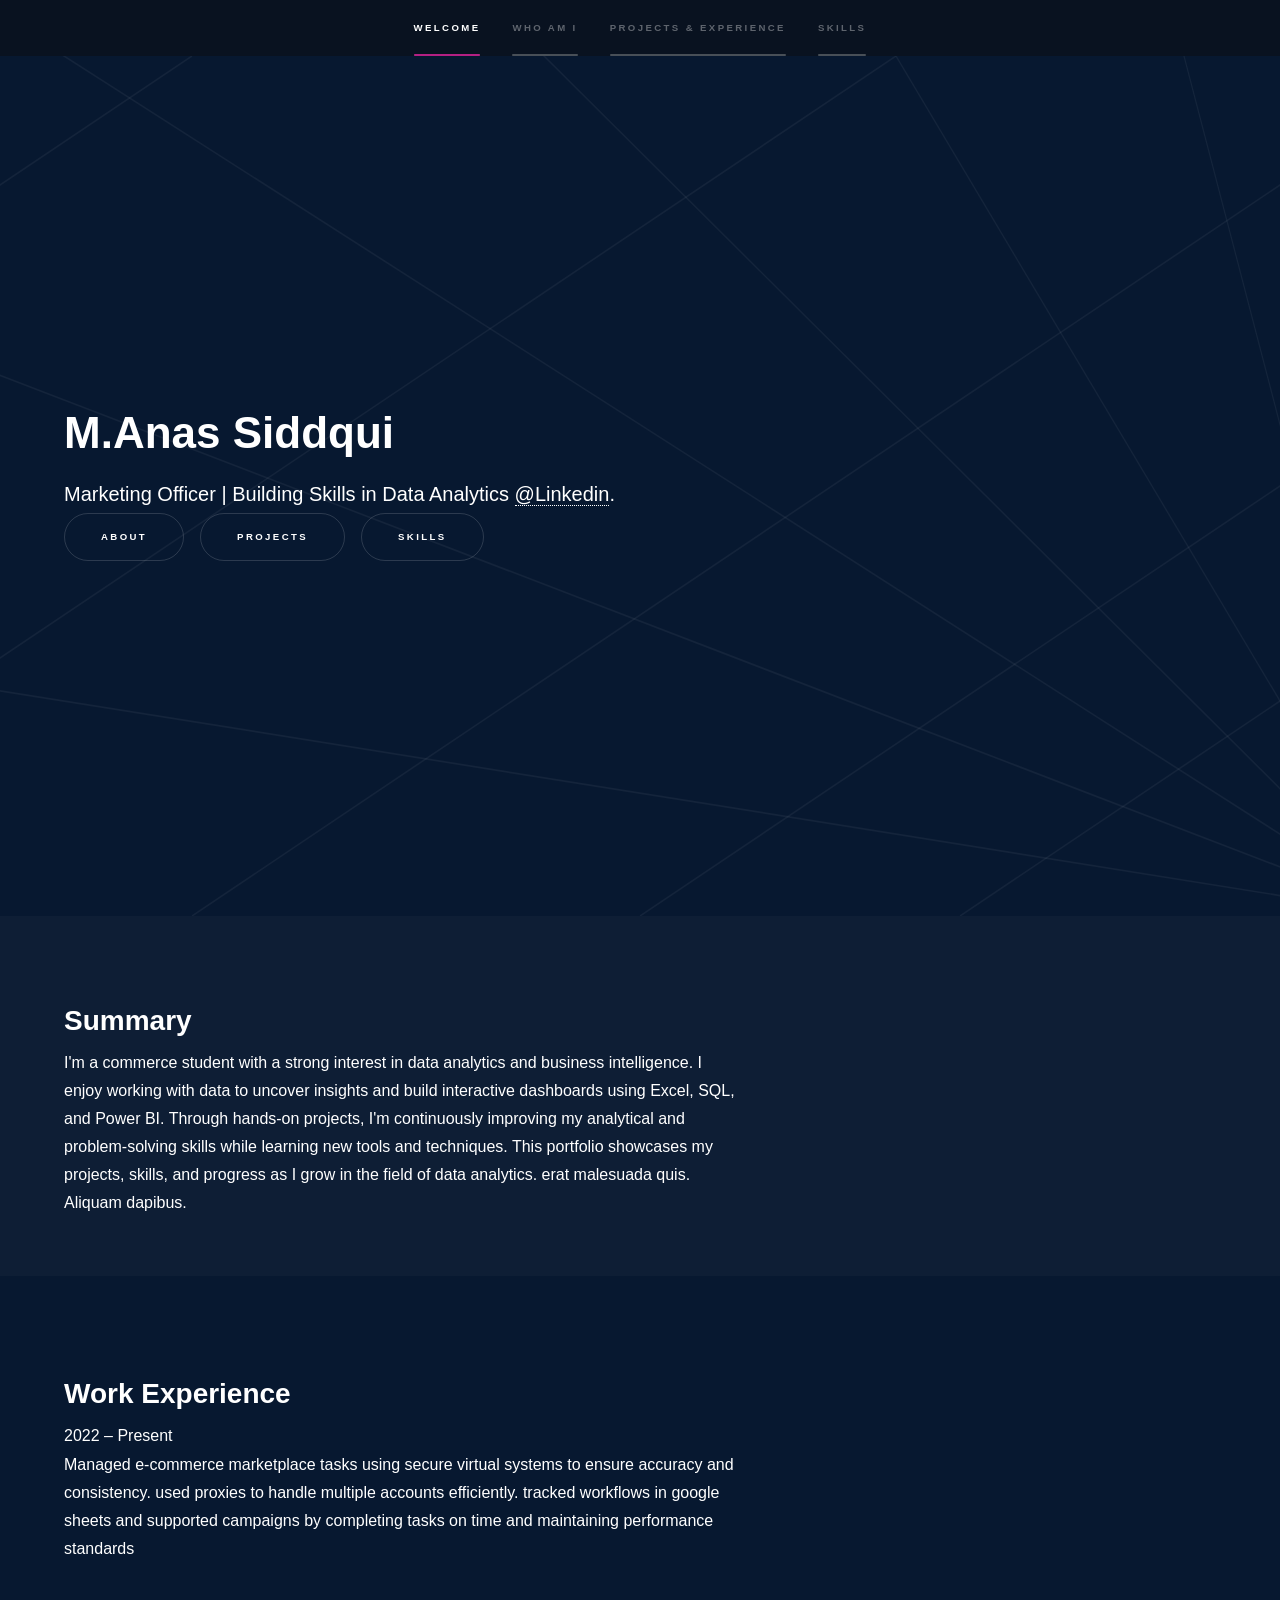
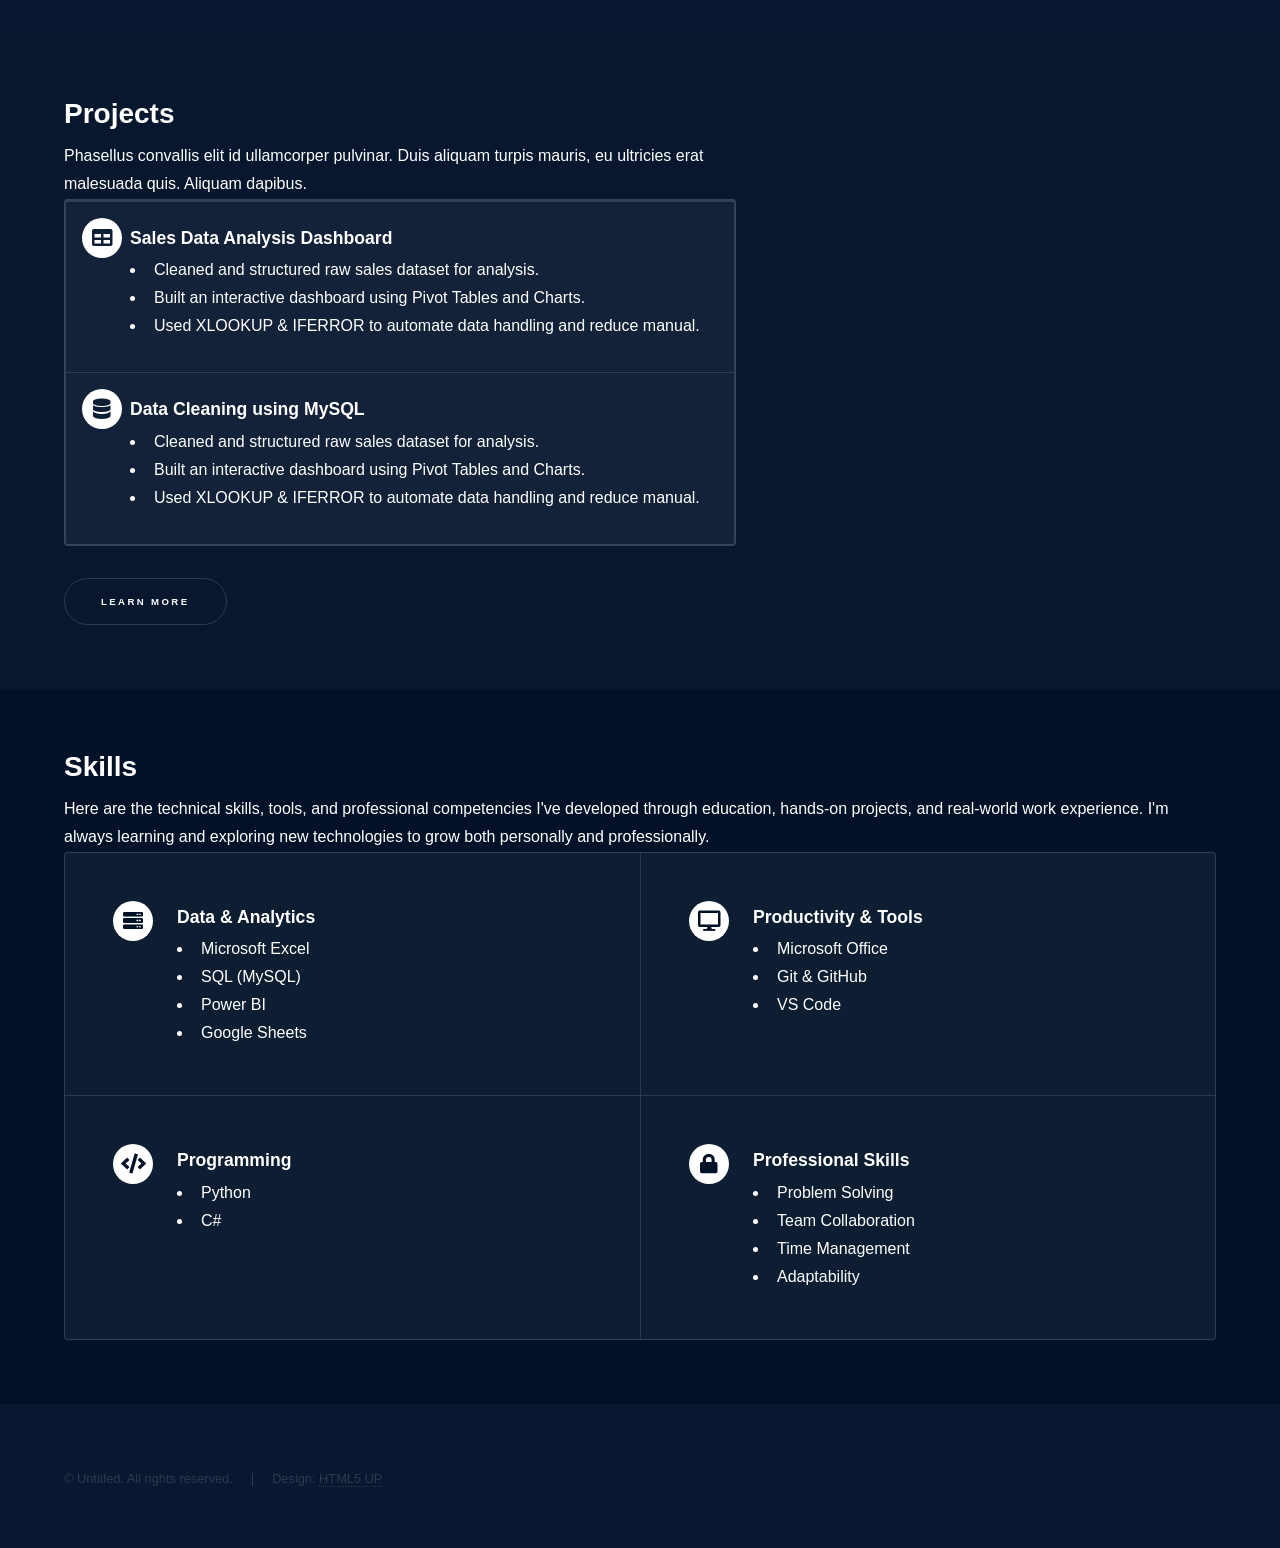
==== commit f7213464: "Add files via upload" ====
--- a/index.html
+++ b/index.html
@@ -21,6 +21,7 @@
 						<ul>
 							<li><a href="#intro">Welcome</a></li>
 							<li><a href="#one">Who am I</a></li>
+							<li><a href="#one2">Projects & Experience</a></li>
 							<li><a href="#two">Skills</a></li>
 							<!-- <li><a href="#three">Get in touch</a></li> -->
 						</ul>
@@ -37,8 +38,11 @@
 							<h1>M.Anas Siddqui</h1>
 							<p>Marketing Officer | Building Skills in Data Analytics <a href="http://linkedin.com/in/m-anas-siddiqui">@Linkedin</a>.</p>
 							<ul class="actions">
-								<li><a href="#one" class="button scrolly">Learn more</a></li>
+								<li><a href="#one" class="button scrolly">About</a></li>
+								<li><a href="#one2" class="button scrolly">Projects</a></li>
+								<li><a href="#two" class="button scrolly">Skills</a></li>
 							</ul>
+							
 						</div>
 					</section>
 
@@ -57,6 +61,10 @@
 								</div>
 							</div>
 						</section>
+					</section>
+
+					<!-- One2 -->
+					<section id="one2" class="wrapper style2 spotlights">
 						<section>
 							<!-- <a class="image"><img src="images/pic02.jpg" alt="" data-position="top center" /></a> -->
 							<div class="content">
@@ -67,18 +75,39 @@
 								</div>
 							</div>
 						</section>
-						<!-- <section>
-							<a class="image"><img src="images/pic03.jpg" alt="" data-position="25% 25%" /></a>
+						<section>
+							<!-- <a class="image"><img src="images/pic03.jpg" alt="" data-position="25% 25%" /></a> -->
 							<div class="content">
 								<div class="inner">
-									<h2>Skills</h2>
+									<h2>Projects</h2>
 									<p>Phasellus convallis elit id ullamcorper pulvinar. Duis aliquam turpis mauris, eu ultricies erat malesuada quis. Aliquam dapibus.</p>
+									
+									<div class="features2">
+										<section>
+											<span class="icon solid major fa-table"></span>
+											<h3>Sales Data Analysis Dashboard</h3>
+											<ul>
+												<li>Cleaned and structured raw sales dataset for analysis.</li>
+												<li>Built an interactive dashboard using Pivot Tables and Charts.</li>
+												<li>Used XLOOKUP & IFERROR to automate data handling and reduce manual.</li>
+											</ul>
+										</section>
+										<section>
+											<span class="icon solid major fa-database"></span>
+											<h3>Data Cleaning using MySQL</h3>
+											<ul>
+												<li>Cleaned and structured raw sales dataset for analysis.</li>
+												<li>Built an interactive dashboard using Pivot Tables and Charts.</li>
+												<li>Used XLOOKUP & IFERROR to automate data handling and reduce manual.</li>
+											</ul>
+										</section>
+									</div>
 									<ul class="actions">
 										<li><a href="generic.html" class="button">Learn more</a></li>
 									</ul>
 								</div>
 							</div>
-						</section> -->
+						</section>
 					</section>
 
 				<!-- Two -->
@@ -88,7 +117,7 @@
 							<p>Here are the technical skills, tools, and professional competencies I've developed through education, hands-on projects, and real-world work experience. I'm always learning and exploring new technologies to grow both personally and professionally.</p>
 							<div class="features">
 								<section>
-									<span class="icon solid major fa-desktop"></span>
+									<span class="icon solid major fa-server"></span>
 									<h3>Data & Analytics</h3>
 									<ul>
 									    <li>Microsoft Excel</li>
@@ -98,7 +127,7 @@
 									</ul>
 								</section>
 								<section>
-									<span class="icon solid major fa-cog"></span>
+									<span class="icon solid major fa-desktop"></span>
 									<h3>Productivity & Tools</h3>
 									<ul>
 										<li>Microsoft Office</li>
@@ -141,7 +170,7 @@
 				<!-- Three -->
 					<!-- <section id="three" class="wrapper style1 fade-up">
 						<div class="inner">
-							<h2>Get in touch</h2>
+						<h2>Get in touch</h2>
 							<p>Phasellus convallis elit id ullamcorper pulvinar. Duis aliquam turpis mauris, eu ultricies erat malesuada quis. Aliquam dapibus, lacus eget hendrerit bibendum, urna est aliquam sem, sit amet imperdiet est velit quis lorem.</p>
 							<div class="split style1">
 								<section>
--- a/assets/css/main.css
+++ b/assets/css/main.css
@@ -5,6 +5,20 @@
 	html5up.net | @ajlkn
 	Free for personal and commercial use under the CCA 3.0 license (html5up.net/license)
 */
+
+/*TO FIND COLOR THAT NOT CHANGE[Color Don't know]*/
+
+:root
+{
+	--bg_color_0:	#011127;
+	--bg_Color_1:	#071830;
+	--bg_Color_2:	#0e1e35;
+	--bg_Color_21:	#071830;
+	--bg_Color_3:	#011127;
+
+	--t_color_1:	#ffffff;
+	--t_color_2:	#ffffff; /*Headings*/
+}
 
 html, body, div, span, applet, object,
 iframe, h1, h2, h3, h4, h5, h6, p, blockquote,
@@ -98,7 +112,7 @@
 	}
 
 	body {
-		background: #312450;
+		background: var(--bg_color_0);
 	}
 
 		body.is-preload *, body.is-preload *:before, body.is-preload *:after {
@@ -115,7 +129,7 @@
 /* Type */
 
 	body, input, select, textarea {
-		color: rgba(255, 255, 255, 0.55);
+		color: var(--t_color_1);
 		font-family: Arial, Helvetica, sans-serif;
 		font-size: 16.5pt;
 		font-weight: normal;
@@ -151,18 +165,18 @@
 		-webkit-transition: color 0.2s ease, border-bottom-color 0.2s ease;
 		-ms-transition: color 0.2s ease, border-bottom-color 0.2s ease;
 		transition: color 0.2s ease, border-bottom-color 0.2s ease;
-		border-bottom: dotted 1px rgba(255, 255, 255, 0.35);
+		border-bottom: dotted 1px var(--t_color_1);
 		color: inherit;
 		text-decoration: none;
 	}
 
 		a:hover {
 			border-bottom-color: transparent;
-			color: #ffffff;
+			color: #ffffff;	/*Color Don't know*/
 		}
 
 	strong, b {
-		color: #ffffff;
+		color: var(--t_color_2);
 		font-weight: bold;
 	}
 
@@ -176,7 +190,7 @@
 	}
 
 	h1, h2, h3, h4, h5, h6 {
-		color: #ffffff;
+		color: var(--t_color_2);
 		font-weight: bold;
 		line-height: 1;
 		margin: 0 0 0.5em 0;
@@ -198,10 +212,10 @@
 		}
 
 			h1.major:after {
-				background-image: -moz-linear-gradient(to right, #1f2937, #222b36);
-				background-image: -webkit-linear-gradient(to right, #1f2937, #222b36);
-				background-image: -ms-linear-gradient(to right, #1f2937, #222b36);
-				background-image: linear-gradient(to right, #1f2937, #222b36);
+				background-image: -moz-linear-gradient(to right, var(--bg_Color_2), var(--bg_Color_3));
+				background-image: -webkit-linear-gradient(to right, var(--bg_Color_2), var(--bg_Color_3));
+				background-image: -ms-linear-gradient(to right, var(--bg_Color_2), var(--bg_Color_3));
+				background-image: linear-gradient(to right, var(--bg_Color_2), var(--bg_Color_3));
 				-moz-transition: max-width 0.2s ease;
 				-webkit-transition: max-width 0.2s ease;
 				-ms-transition: max-width 0.2s ease;
@@ -275,13 +289,14 @@
 		top: -0.5em;
 	}
 
+/*Example*/
 	blockquote {
-		border-left: solid 4px rgba(255, 255, 255, 0.15);
+		border-left: solid 4px rgba(255, 255, 255, 0.15); 
 		font-style: italic;
 		margin: 0 0 2em 0;
 		padding: 0.5em 0 0.5em 2em;
 	}
-
+/*Example*/
 	code {
 		background: rgba(255, 255, 255, 0.05);
 		border-radius: 0.25em;
@@ -291,42 +306,31 @@
 		margin: 0 0.25em;
 		padding: 0.25em 0.65em;
 	}
-
+/*Example*/	
 	pre {
 		-webkit-overflow-scrolling: touch;
 		font-family: "Courier New", monospace;
 		font-size: 0.9em;
 		margin: 0 0 2em 0;
 	}
-
+/*Example*/
 		pre code {
 			display: block;
 			line-height: 1.75em;
 			padding: 1em 1.5em;
 			overflow-x: auto;
 		}
-
+/*Example*/
 	hr {
 		border: 0;
 		border-bottom: solid 1px rgba(255, 255, 255, 0.15);
 		margin: 2em 0;
 	}
-
-		hr.major {
-			margin: 3em 0;
-		}
-
-	.align-left {
-		text-align: left;
-	}
-
-	.align-center {
-		text-align: center;
-	}
-
-	.align-right {
-		text-align: right;
-	}
+/*Example*/
+		hr.major 	{margin: 3em 0;}
+	.align-left 	{text-align: left;}
+	.align-center 	{text-align: center;}
+	.align-right 	{text-align: right;}
 
 /* Row */
 
@@ -337,137 +341,40 @@
 		align-items: stretch;
 	}
 
-		.row > * {
-			box-sizing: border-box;
-		}
-
-		.row.gtr-uniform > * > :last-child {
-			margin-bottom: 0;
-		}
-
-		.row.aln-left {
-			justify-content: flex-start;
-		}
-
-		.row.aln-center {
-			justify-content: center;
-		}
-
-		.row.aln-right {
-			justify-content: flex-end;
-		}
-
-		.row.aln-top {
-			align-items: flex-start;
-		}
-
-		.row.aln-middle {
-			align-items: center;
-		}
-
-		.row.aln-bottom {
-			align-items: flex-end;
-		}
-
-		.row > .imp {
-			order: -1;
-		}
-
-		.row > .col-1 {
-			width: 8.33333%;
-		}
-
-		.row > .off-1 {
-			margin-left: 8.33333%;
-		}
-
-		.row > .col-2 {
-			width: 16.66667%;
-		}
-
-		.row > .off-2 {
-			margin-left: 16.66667%;
-		}
-
-		.row > .col-3 {
-			width: 25%;
-		}
-
-		.row > .off-3 {
-			margin-left: 25%;
-		}
-
-		.row > .col-4 {
-			width: 33.33333%;
-		}
-
-		.row > .off-4 {
-			margin-left: 33.33333%;
-		}
-
-		.row > .col-5 {
-			width: 41.66667%;
-		}
-
-		.row > .off-5 {
-			margin-left: 41.66667%;
-		}
-
-		.row > .col-6 {
-			width: 50%;
-		}
-
-		.row > .off-6 {
-			margin-left: 50%;
-		}
-
-		.row > .col-7 {
-			width: 58.33333%;
-		}
-
-		.row > .off-7 {
-			margin-left: 58.33333%;
-		}
-
-		.row > .col-8 {
-			width: 66.66667%;
-		}
-
-		.row > .off-8 {
-			margin-left: 66.66667%;
-		}
-
-		.row > .col-9 {
-			width: 75%;
-		}
-
-		.row > .off-9 {
-			margin-left: 75%;
-		}
-
-		.row > .col-10 {
-			width: 83.33333%;
-		}
-
-		.row > .off-10 {
-			margin-left: 83.33333%;
-		}
-
-		.row > .col-11 {
-			width: 91.66667%;
-		}
-
-		.row > .off-11 {
-			margin-left: 91.66667%;
-		}
-
-		.row > .col-12 {
-			width: 100%;
-		}
-
-		.row > .off-12 {
-			margin-left: 100%;
-		}
+		.row > * {box-sizing: border-box;}
+
+		.row.gtr-uniform > * > :last-child {margin-bottom: 0;}
+		.row.aln-left {justify-content: flex-start;}
+		.row.aln-center {justify-content: center;}
+		.row.aln-right {justify-content: flex-end;}
+		.row.aln-top {align-items: flex-start;}
+		.row.aln-middle {align-items: center;}
+		.row.aln-bottom {align-items: flex-end;}
+		.row > .imp {order: -1;}
+		.row > .col-1 {width: 8.33333%;}
+		.row > .off-1 {margin-left: 8.33333%;}
+		.row > .col-2 {width: 16.66667%;}
+		.row > .off-2 {margin-left: 16.66667%;}
+		.row > .col-3 {width: 25%;}
+		.row > .off-3 {margin-left: 25%;}
+		.row > .col-4 {width: 33.33333%;}
+		.row > .off-4 {margin-left: 33.33333%;}
+		.row > .col-5 {width: 41.66667%;}
+		.row > .off-5 {margin-left: 41.66667%;}
+		.row > .col-6 {width: 50%;}
+		.row > .off-6 {margin-left: 50%;}
+		.row > .col-7 {width: 58.33333%;}
+		.row > .off-7 {margin-left: 58.33333%;}
+		.row > .col-8 {width: 66.66667%;}
+		.row > .off-8 {margin-left: 66.66667%;}
+		.row > .col-9 {width: 75%;}
+		.row > .off-9 {margin-left: 75%;}
+		.row > .col-10 {width: 83.33333%;}
+		.row > .off-10 {margin-left: 83.33333%;}
+		.row > .col-11 {width: 91.66667%;}
+		.row > .off-11 {margin-left: 91.66667%;}
+		.row > .col-12 {width: 100%;}
+		.row > .off-12 {margin-left: 100%;}
 
 		.row.gtr-0 {
 			margin-top: 0;
@@ -1070,154 +977,48 @@
 				align-items: stretch;
 			}
 
-				.row > * {
-					box-sizing: border-box;
-				}
-
-				.row.gtr-uniform > * > :last-child {
-					margin-bottom: 0;
-				}
-
-				.row.aln-left {
-					justify-content: flex-start;
-				}
-
-				.row.aln-center {
-					justify-content: center;
-				}
-
-				.row.aln-right {
-					justify-content: flex-end;
-				}
-
-				.row.aln-top {
-					align-items: flex-start;
-				}
-
-				.row.aln-middle {
-					align-items: center;
-				}
-
-				.row.aln-bottom {
-					align-items: flex-end;
-				}
-
-				.row > .imp-medium {
-					order: -1;
-				}
-
-				.row > .col-1-medium {
-					width: 8.33333%;
-				}
-
-				.row > .off-1-medium {
-					margin-left: 8.33333%;
-				}
-
-				.row > .col-2-medium {
-					width: 16.66667%;
-				}
-
-				.row > .off-2-medium {
-					margin-left: 16.66667%;
-				}
-
-				.row > .col-3-medium {
-					width: 25%;
-				}
-
-				.row > .off-3-medium {
-					margin-left: 25%;
-				}
-
-				.row > .col-4-medium {
-					width: 33.33333%;
-				}
-
-				.row > .off-4-medium {
-					margin-left: 33.33333%;
-				}
-
-				.row > .col-5-medium {
-					width: 41.66667%;
-				}
-
-				.row > .off-5-medium {
-					margin-left: 41.66667%;
-				}
-
-				.row > .col-6-medium {
-					width: 50%;
-				}
-
-				.row > .off-6-medium {
-					margin-left: 50%;
-				}
-
-				.row > .col-7-medium {
-					width: 58.33333%;
-				}
-
-				.row > .off-7-medium {
-					margin-left: 58.33333%;
-				}
-
-				.row > .col-8-medium {
-					width: 66.66667%;
-				}
-
-				.row > .off-8-medium {
-					margin-left: 66.66667%;
-				}
-
-				.row > .col-9-medium {
-					width: 75%;
-				}
-
-				.row > .off-9-medium {
-					margin-left: 75%;
-				}
-
-				.row > .col-10-medium {
-					width: 83.33333%;
-				}
-
-				.row > .off-10-medium {
-					margin-left: 83.33333%;
-				}
-
-				.row > .col-11-medium {
-					width: 91.66667%;
-				}
-
-				.row > .off-11-medium {
-					margin-left: 91.66667%;
-				}
-
-				.row > .col-12-medium {
-					width: 100%;
-				}
-
-				.row > .off-12-medium {
-					margin-left: 100%;
-				}
+				.row > * {box-sizing: border-box;}
+				.row.gtr-uniform > * > :last-child {margin-bottom: 0;}
+				.row.aln-left {justify-content: flex-start;}
+				.row.aln-center {justify-content: center;}
+				.row.aln-right {justify-content: flex-end;}
+				.row.aln-top {align-items: flex-start;}
+				.row.aln-middle {align-items: center;}
+				.row.aln-bottom {align-items: flex-end;}
+				.row > .imp-medium {order: -1;}
+				.row > .col-1-medium {width: 8.33333%;}
+				.row > .off-1-medium {margin-left: 8.33333%;}
+				.row > .col-2-medium {width: 16.66667%;}
+				.row > .off-2-medium {margin-left: 16.66667%;}
+				.row > .col-3-medium {width: 25%;}
+				.row > .off-3-medium {margin-left: 25%;}
+				.row > .col-4-medium {width: 33.33333%;}
+				.row > .off-4-medium {margin-left: 33.33333%;}
+				.row > .col-5-medium {width: 41.66667%;}
+				.row > .off-5-medium {margin-left: 41.66667%;}
+				.row > .col-6-medium {width: 50%;}
+				.row > .off-6-medium {margin-left: 50%;}
+				.row > .col-7-medium {width: 58.33333%;}
+				.row > .off-7-medium {margin-left: 58.33333%;}
+				.row > .col-8-medium {width: 66.66667%;}
+				.row > .off-8-medium {margin-left: 66.66667%;}
+				.row > .col-9-medium {width: 75%;}
+				.row > .off-9-medium {margin-left: 75%;}
+				.row > .col-10-medium {width: 83.33333%;}
+				.row > .off-10-medium {margin-left: 83.33333%;}
+				.row > .col-11-medium {width: 91.66667%;}
+				.row > .off-11-medium {margin-left: 91.66667%;}
+				.row > .col-12-medium {width: 100%;}
+				.row > .off-12-medium {margin-left: 100%;}
 
 				.row.gtr-0 {
 					margin-top: 0;
 					margin-left: 0em;
 				}
 
-					.row.gtr-0 > * {
-						padding: 0 0 0 0em;
-					}
-
-					.row.gtr-0.gtr-uniform {
-						margin-top: 0em;
-					}
-
-						.row.gtr-0.gtr-uniform > * {
-							padding-top: 0em;
-						}
+					.row.gtr-0 > * {padding: 0 0 0 0em;}
+					.row.gtr-0.gtr-uniform {margin-top: 0em;}
+						.row.gtr-0.gtr-uniform > * {padding-top: 0em;}
 
 				.row.gtr-25 {
 					margin-top: 0;
@@ -1315,137 +1116,39 @@
 				align-items: stretch;
 			}
 
-				.row > * {
-					box-sizing: border-box;
-				}
-
-				.row.gtr-uniform > * > :last-child {
-					margin-bottom: 0;
-				}
-
-				.row.aln-left {
-					justify-content: flex-start;
-				}
-
-				.row.aln-center {
-					justify-content: center;
-				}
-
-				.row.aln-right {
-					justify-content: flex-end;
-				}
-
-				.row.aln-top {
-					align-items: flex-start;
-				}
-
-				.row.aln-middle {
-					align-items: center;
-				}
-
-				.row.aln-bottom {
-					align-items: flex-end;
-				}
-
-				.row > .imp-small {
-					order: -1;
-				}
-
-				.row > .col-1-small {
-					width: 8.33333%;
-				}
-
-				.row > .off-1-small {
-					margin-left: 8.33333%;
-				}
-
-				.row > .col-2-small {
-					width: 16.66667%;
-				}
-
-				.row > .off-2-small {
-					margin-left: 16.66667%;
-				}
-
-				.row > .col-3-small {
-					width: 25%;
-				}
-
-				.row > .off-3-small {
-					margin-left: 25%;
-				}
-
-				.row > .col-4-small {
-					width: 33.33333%;
-				}
-
-				.row > .off-4-small {
-					margin-left: 33.33333%;
-				}
-
-				.row > .col-5-small {
-					width: 41.66667%;
-				}
-
-				.row > .off-5-small {
-					margin-left: 41.66667%;
-				}
-
-				.row > .col-6-small {
-					width: 50%;
-				}
-
-				.row > .off-6-small {
-					margin-left: 50%;
-				}
-
-				.row > .col-7-small {
-					width: 58.33333%;
-				}
-
-				.row > .off-7-small {
-					margin-left: 58.33333%;
-				}
-
-				.row > .col-8-small {
-					width: 66.66667%;
-				}
-
-				.row > .off-8-small {
-					margin-left: 66.66667%;
-				}
-
-				.row > .col-9-small {
-					width: 75%;
-				}
-
-				.row > .off-9-small {
-					margin-left: 75%;
-				}
-
-				.row > .col-10-small {
-					width: 83.33333%;
-				}
-
-				.row > .off-10-small {
-					margin-left: 83.33333%;
-				}
-
-				.row > .col-11-small {
-					width: 91.66667%;
-				}
-
-				.row > .off-11-small {
-					margin-left: 91.66667%;
-				}
-
-				.row > .col-12-small {
-					width: 100%;
-				}
-
-				.row > .off-12-small {
-					margin-left: 100%;
-				}
+				.row > * {box-sizing: border-box;}
+				.row.gtr-uniform > * > :last-child {margin-bottom: 0;}
+				.row.aln-left {justify-content: flex-start;}
+				.row.aln-center {justify-content: center;}
+				.row.aln-right {justify-content: flex-end;}
+				.row.aln-top {align-items: flex-start;}
+				.row.aln-middle {align-items: center;}
+				.row.aln-bottom {align-items: flex-end;}
+				.row > .imp-small {order: -1;}
+				.row > .col-1-small {width: 8.33333%;}
+				.row > .off-1-small {margin-left: 8.33333%;}
+				.row > .col-2-small {width: 16.66667%;}
+				.row > .off-2-small {margin-left: 16.66667%;}
+				.row > .col-3-small {width: 25%;}
+				.row > .off-3-small {margin-left: 25%;}
+				.row > .col-4-small {width: 33.33333%;}
+				.row > .off-4-small {margin-left: 33.33333%;}
+				.row > .col-5-small {width: 41.66667%;}
+				.row > .off-5-small {margin-left: 41.66667%;}
+				.row > .col-6-small {width: 50%;}
+				.row > .off-6-small {margin-left: 50%;}
+				.row > .col-7-small {width: 58.33333%;}
+				.row > .off-7-small {margin-left: 58.33333%;}
+				.row > .col-8-small {width: 66.66667%;}
+				.row > .off-8-small {margin-left: 66.66667%;}
+				.row > .col-9-small {width: 75%;}
+				.row > .off-9-small {margin-left: 75%;}
+				.row > .col-10-small {width: 83.33333%;}
+				.row > .off-10-small {margin-left: 83.33333%;}
+				.row > .col-11-small {width: 91.66667%;}
+				.row > .off-11-small {margin-left: 91.66667%;}
+				.row > .col-12-small {width: 100%;}
+				.row > .off-12-small {margin-left: 100%;}
 
 				.row.gtr-0 {
 					margin-top: 0;
@@ -1560,137 +1263,39 @@
 				align-items: stretch;
 			}
 
-				.row > * {
-					box-sizing: border-box;
-				}
-
-				.row.gtr-uniform > * > :last-child {
-					margin-bottom: 0;
-				}
-
-				.row.aln-left {
-					justify-content: flex-start;
-				}
-
-				.row.aln-center {
-					justify-content: center;
-				}
-
-				.row.aln-right {
-					justify-content: flex-end;
-				}
-
-				.row.aln-top {
-					align-items: flex-start;
-				}
-
-				.row.aln-middle {
-					align-items: center;
-				}
-
-				.row.aln-bottom {
-					align-items: flex-end;
-				}
-
-				.row > .imp-xsmall {
-					order: -1;
-				}
-
-				.row > .col-1-xsmall {
-					width: 8.33333%;
-				}
-
-				.row > .off-1-xsmall {
-					margin-left: 8.33333%;
-				}
-
-				.row > .col-2-xsmall {
-					width: 16.66667%;
-				}
-
-				.row > .off-2-xsmall {
-					margin-left: 16.66667%;
-				}
-
-				.row > .col-3-xsmall {
-					width: 25%;
-				}
-
-				.row > .off-3-xsmall {
-					margin-left: 25%;
-				}
-
-				.row > .col-4-xsmall {
-					width: 33.33333%;
-				}
-
-				.row > .off-4-xsmall {
-					margin-left: 33.33333%;
-				}
-
-				.row > .col-5-xsmall {
-					width: 41.66667%;
-				}
-
-				.row > .off-5-xsmall {
-					margin-left: 41.66667%;
-				}
-
-				.row > .col-6-xsmall {
-					width: 50%;
-				}
-
-				.row > .off-6-xsmall {
-					margin-left: 50%;
-				}
-
-				.row > .col-7-xsmall {
-					width: 58.33333%;
-				}
-
-				.row > .off-7-xsmall {
-					margin-left: 58.33333%;
-				}
-
-				.row > .col-8-xsmall {
-					width: 66.66667%;
-				}
-
-				.row > .off-8-xsmall {
-					margin-left: 66.66667%;
-				}
-
-				.row > .col-9-xsmall {
-					width: 75%;
-				}
-
-				.row > .off-9-xsmall {
-					margin-left: 75%;
-				}
-
-				.row > .col-10-xsmall {
-					width: 83.33333%;
-				}
-
-				.row > .off-10-xsmall {
-					margin-left: 83.33333%;
-				}
-
-				.row > .col-11-xsmall {
-					width: 91.66667%;
-				}
-
-				.row > .off-11-xsmall {
-					margin-left: 91.66667%;
-				}
-
-				.row > .col-12-xsmall {
-					width: 100%;
-				}
-
-				.row > .off-12-xsmall {
-					margin-left: 100%;
-				}
+				.row > * {box-sizing: border-box;}
+				.row.gtr-uniform > * > :last-child {margin-bottom: 0;}
+				.row.aln-left {justify-content: flex-start;}
+				.row.aln-center {justify-content: center;}
+				.row.aln-right {justify-content: flex-end;}
+				.row.aln-top {align-items: flex-start;}
+				.row.aln-middle {align-items: center;}
+				.row.aln-bottom {align-items: flex-end;}
+				.row > .imp-xsmall {order: -1;}
+				.row > .col-1-xsmall {width: 8.33333%;}
+				.row > .off-1-xsmall {margin-left: 8.33333%;}
+				.row > .col-2-xsmall {width: 16.66667%;}
+				.row > .off-2-xsmall {margin-left: 16.66667%;}
+				.row > .col-3-xsmall {width: 25%;}
+				.row > .off-3-xsmall {margin-left: 25%;}
+				.row > .col-4-xsmall {width: 33.33333%;}
+				.row > .off-4-xsmall {margin-left: 33.33333%;}
+				.row > .col-5-xsmall {width: 41.66667%;}
+				.row > .off-5-xsmall {margin-left: 41.66667%;}
+				.row > .col-6-xsmall {width: 50%;}
+				.row > .off-6-xsmall {margin-left: 50%;}
+				.row > .col-7-xsmall {width: 58.33333%;}
+				.row > .off-7-xsmall {margin-left: 58.33333%;}
+				.row > .col-8-xsmall {width: 66.66667%;}
+				.row > .off-8-xsmall {margin-left: 66.66667%;}
+				.row > .col-9-xsmall {width: 75%;}
+				.row > .off-9-xsmall {margin-left: 75%;}
+				.row > .col-10-xsmall {width: 83.33333%;}
+				.row > .off-10-xsmall {margin-left: 83.33333%;}
+				.row > .col-11-xsmall {width: 91.66667%;}
+				.row > .off-11-xsmall {margin-left: 91.66667%;}
+				.row > .col-12-xsmall {width: 100%;}
+				.row > .off-12-xsmall {margin-left: 100%;}
 
 				.row.gtr-0 {
 					margin-top: 0;
@@ -1800,7 +1405,7 @@
 
 	.box {
 		border-radius: 0.25em;
-		border: solid 1px rgba(255, 255, 255, 0.15);
+		border: solid 1px rgba(255, 255, 255, 0.15);/*Color Don't know*/
 		margin-bottom: 2em;
 		padding: 1.5em;
 	}
@@ -1834,9 +1439,9 @@
 		transition: border-color 0.2s ease;
 		background-color: transparent;
 		border: solid 1px !important;
-		border-color: rgba(255, 255, 255, 0.15) !important;
+		border-color: rgba(255, 255, 255, 0.15) !important; /*Botton outline*/
 		border-radius: 3em;
-		color: #ffffff !important;
+		color: #ffffff !important;	/*Botton text*/
 		cursor: pointer;
 		display: inline-block;
 		font-size: 0.6em;
@@ -1867,7 +1472,7 @@
 			-webkit-transition: opacity 0.2s ease, -webkit-transform 0.2s ease;
 			-ms-transition: opacity 0.2s ease, -ms-transform 0.2s ease;
 			transition: opacity 0.2s ease, transform 0.2s ease;
-			background: #ffffff;
+			background: #ffffff;	/*Color Don't know*/
 			border-radius: 3em;
 			content: '';
 			height: 100%;
@@ -1915,8 +1520,8 @@
 		input[type="button"].primary,
 		button.primary,
 		.button.primary {
-			background-color: #ffffff;
-			color: #312450 !important;
+			background-color: #ffffff;	/*Botton*/
+			color: #4c00ff !important;	/*Botton text*/
 		}
 
 			input[type="submit"].primary:after,
@@ -1946,7 +1551,7 @@
 		input[type="button"]:hover,
 		button:hover,
 		.button:hover {
-			border-color: rgba(255, 255, 255, 0.55) !important;
+			border-color: rgb(255, 255, 255) !important;	/*Botton outline*/
 		}
 
 			input[type="submit"]:hover:after,
@@ -1966,7 +1571,7 @@
 			input[type="button"]:hover:active,
 			button:hover:active,
 			.button:hover:active {
-				border-color: #ffffff !important;
+				border-color: #ffffff !important;	/*Color Don't know*/
 			}
 
 				input[type="submit"]:hover:active:after,
@@ -1993,6 +1598,21 @@
 		background: rgba(255, 255, 255, 0.05);
 		margin: 0 0 2em 0;
 	}
+.features2 {
+		display: -moz-flex;
+		display: -webkit-flex;
+		display: -ms-flex;
+		display: flex;
+		-moz-flex-wrap: wrap;
+		-webkit-flex-wrap: wrap;
+		-ms-flex-wrap: wrap;
+		flex-wrap: wrap;
+		border-radius: 0.25em;
+		border: solid 2px rgba(255, 255, 255, 0.15);
+		background: rgba(255, 255, 255, 0.05);
+		margin: 0 0 2em 0;
+	}
+
 
 		.features section {
 			padding: 3.5em 3em 1em 7em ;
@@ -2000,13 +1620,19 @@
 			border-top: solid 1px rgba(223, 218, 218, 0.15);
 			position: relative;
 		}
+		.features2 section {
+			padding: 1.75em 2em 0em 4em ;
+			width: 100%;
+			border-top: solid 1px rgba(223, 218, 218, 0.15);
+			position: relative;
+		}
 
 			.features section:nth-child(-n + 2) {
 				border-top-width: 0;
 			}
 
 			.features section:nth-child(2n) {
-				border-left: solid 1px rgba(255, 255, 255, 0.15);
+				border-left: solid 1px rgba(204, 199, 199, 0.178);
 			}
 
 			.features section .icon {
@@ -2027,6 +1653,25 @@
 				top: 3em;
 				opacity: 1;
 			}
+			.features2 section .icon {
+				-moz-transition: opacity 0.5s ease, -moz-transform 0.5s ease;
+				-webkit-transition: opacity 0.5s ease, -webkit-transform 0.5s ease;
+				-ms-transition: opacity 0.5s ease, -ms-transform 0.5s ease;
+				transition: opacity 0.5s ease, transform 0.5s ease;
+				-moz-transition-delay: 1s;
+				-webkit-transition-delay: 1s;
+				-ms-transition-delay: 1s;
+				transition-delay: 1s;
+				-moz-transform: scale(1);
+				-webkit-transform: scale(1);
+				-ms-transform: scale(1);
+				transform: scale(1);
+				position: absolute;
+				left: 1em;
+				top: 1em;
+				opacity: 1;
+			}
+
 
 			.features section:nth-child(1) .icon {
 				-moz-transition-delay: 0.15s;
@@ -2445,7 +2090,7 @@
 		input[type="radio"]:checked + label:before {
 			background: #ffffff;
 			border-color: #ffffff;
-			color: #b74e91;
+			color: rgb(114, 25, 173);
 			content: '\f00c';
 		}
 
@@ -2526,7 +2171,7 @@
 			display: block;
 			background: #ffffff;
 			border-radius: 100%;
-			color: #312450;
+			color: #4c00ff;
 			text-align: center;
 			line-height: 2.5em;
 			margin: 0 0 1.3em 0;
@@ -2537,27 +2182,27 @@
 			}
 
 				.wrapper.style1 .icon.major:before {
-					color: #151e2c;
+					color: var(--bg_Color_1);
 				}
 
 				.wrapper.style1-alt .icon.major:before {
-					color: #151e2c;
+					color: var(--bg_Color_1);
 				}
 
 				.wrapper.style2 .icon.major:before {
-					color: #1f2937;
+					color: var(--bg_Color_2);
 				}
 
 				.wrapper.style2-alt .icon.major:before {
-					color: #1f2937;
+					color: var(--bg_Color_2);
 				}
 
 				.wrapper.style3 .icon.major:before {
-					color: #222b36;
+					color: var(--bg_Color_3);
 				}
 
 				.wrapper.style3-alt .icon.major:before {
-					color: #222b36;
+					color: var(--bg_Color_3);
 				}
 
 /* Image */
@@ -3023,7 +2668,7 @@
 				-webkit-transition: opacity 1s ease;
 				-ms-transition: opacity 1s ease;
 				transition: opacity 1s ease;
-				background: #151e2c;
+				background: var(--bg_Color_1);
 				content: '';
 				display: block;
 				height: 100%;
@@ -3233,35 +2878,35 @@
 				.wrapper > .inner {
 					padding: 3em 2em 1em 2em ;
 				}
-
 			}
 
 		.wrapper.alt {
-			background-color: #261c3e;
+			background-color: var(--bg_Color_1);
 		}
 
 		.wrapper.style1 {
-			background-color: #151e2c;
+			background-color: var(--bg_Color_1);
 		}
 
 		.wrapper.style1-alt {
-			background-color: #151e2c;
+			background-color: var(--bg_Color_1);
 		}
 
 		.wrapper.style2 {
-			background-color: #1f2937;
+			background-color: var(--bg_Color_2);
 		}
 
 		.wrapper.style2-alt {
-			background-color: #1f2937;
+			background-color: var(--bg_Color_2);
+			
 		}
 
 		.wrapper.style3 {
-			background-color: #222b36;
+			background-color: var(--bg_Color_3);
 		}
 
 		.wrapper.style3-alt {
-			background-color: #222b36;
+			background-color: var(--bg_Color_3);
 		}
 
 		.wrapper.fullscreen {
@@ -3371,7 +3016,7 @@
 		display: -webkit-flex;
 		display: -ms-flex;
 		display: flex;
-		background-color: #5e42a6;
+		background-color: var(--bg_Color_1);
 		cursor: default;
 		padding: 1.75em 2em;
 	}
@@ -3766,10 +3411,10 @@
 			}
 
 			#sidebar nav a:after {
-				background-image: -moz-linear-gradient(to right, #151e2c, #222b36);
-				background-image: -webkit-linear-gradient(to right, #151e2c, #222b36);
-				background-image: -ms-linear-gradient(to right, #151e2c, #222b36);
-				background-image: linear-gradient(to right, #151e2c, #222b36);
+				background-image: -moz-linear-gradient(to right, var(--bg_Color_1), var(--bg_Color_3));
+				background-image: -webkit-linear-gradient(to right, var(--bg_Color_1), var(--bg_Color_3));
+				background-image: -ms-linear-gradient(to right, var(--bg_Color_1), var(--bg_Color_3));
+				background-image: linear-gradient(to right, var(--bg_Color_1), var(--bg_Color_3));
 				-moz-transition: max-width 0.2s ease;
 				-webkit-transition: max-width 0.2s ease;
 				-ms-transition: max-width 0.2s ease;
@@ -3858,7 +3503,7 @@
 
 						#sidebar nav a:after {
 							background-image: none;
-							background-color: #b74e91;
+							background-color: #ff00a296;
 						}
 
 		}
@@ -3907,4 +3552,7 @@
 				background-attachment: scroll;
 			}
 
-		}+		}
+	#one2 {
+    background-color: var(--bg_Color_21) !important;
+	}
